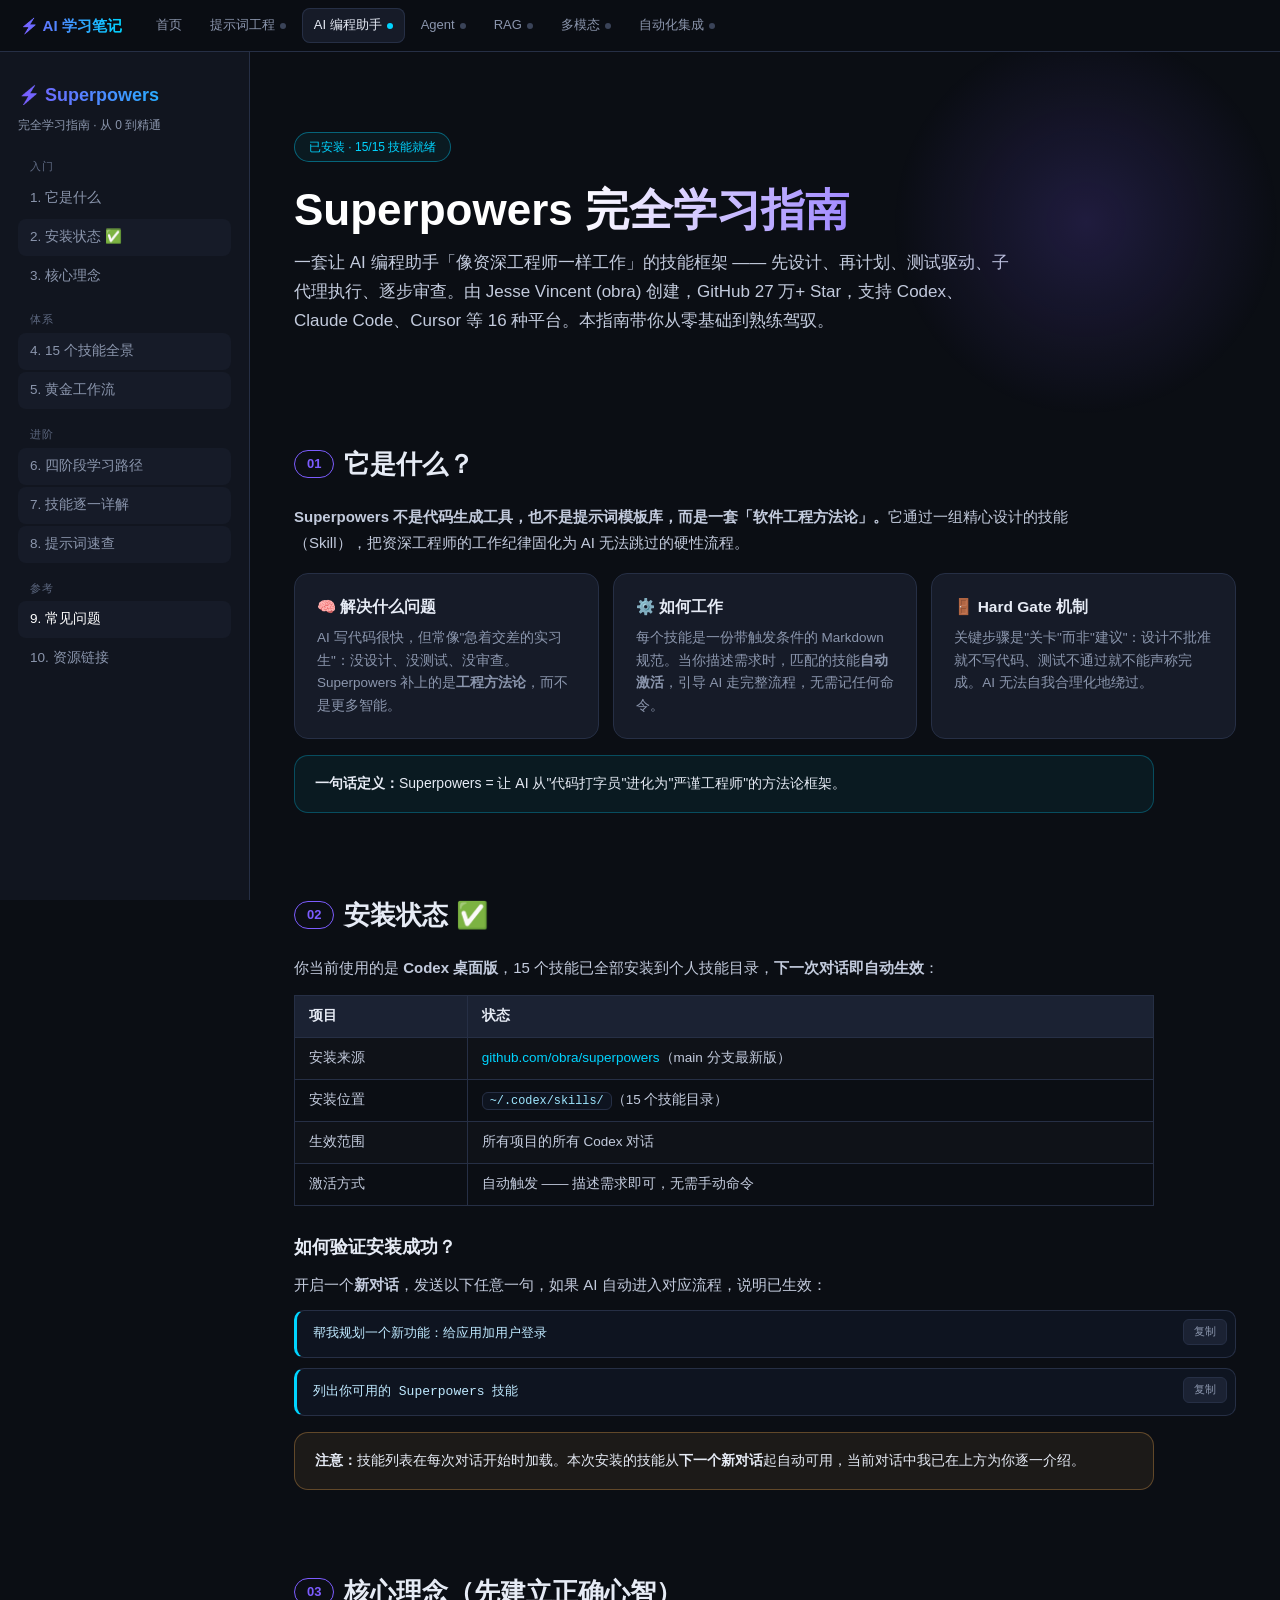
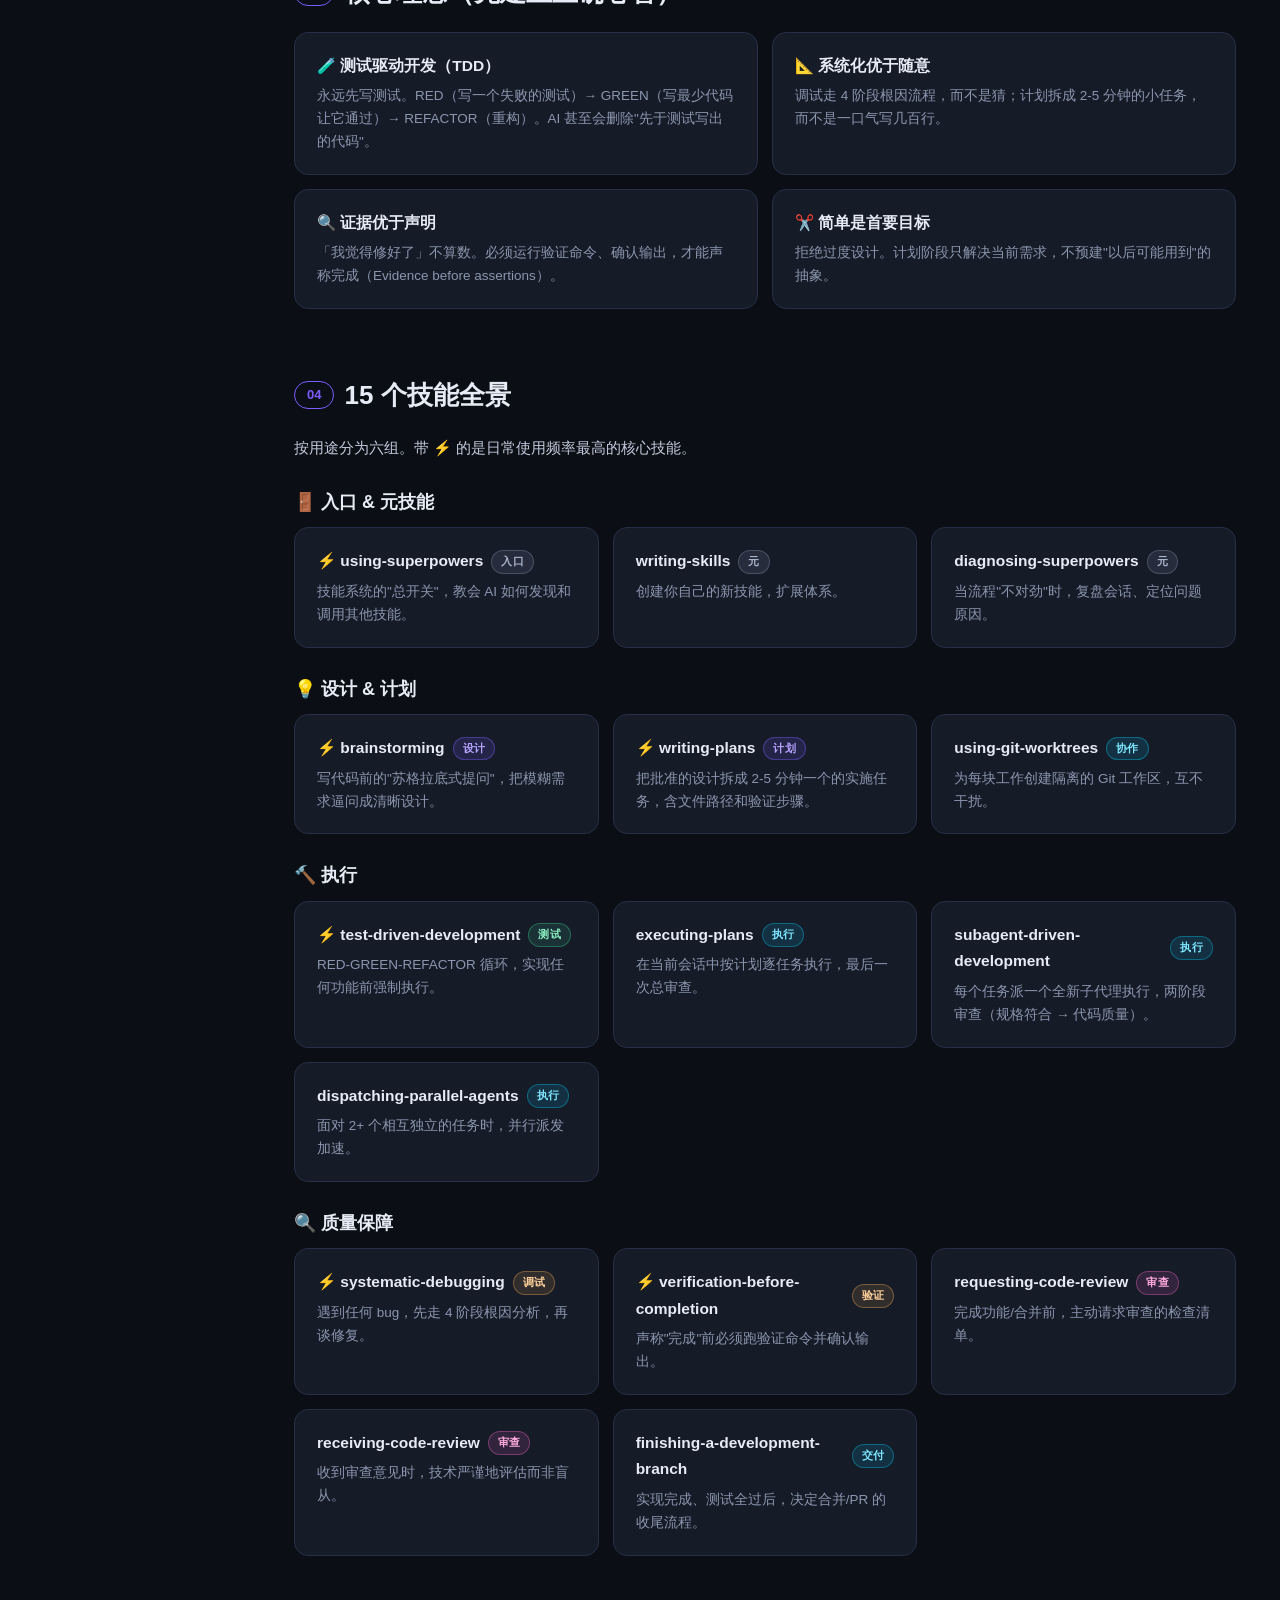
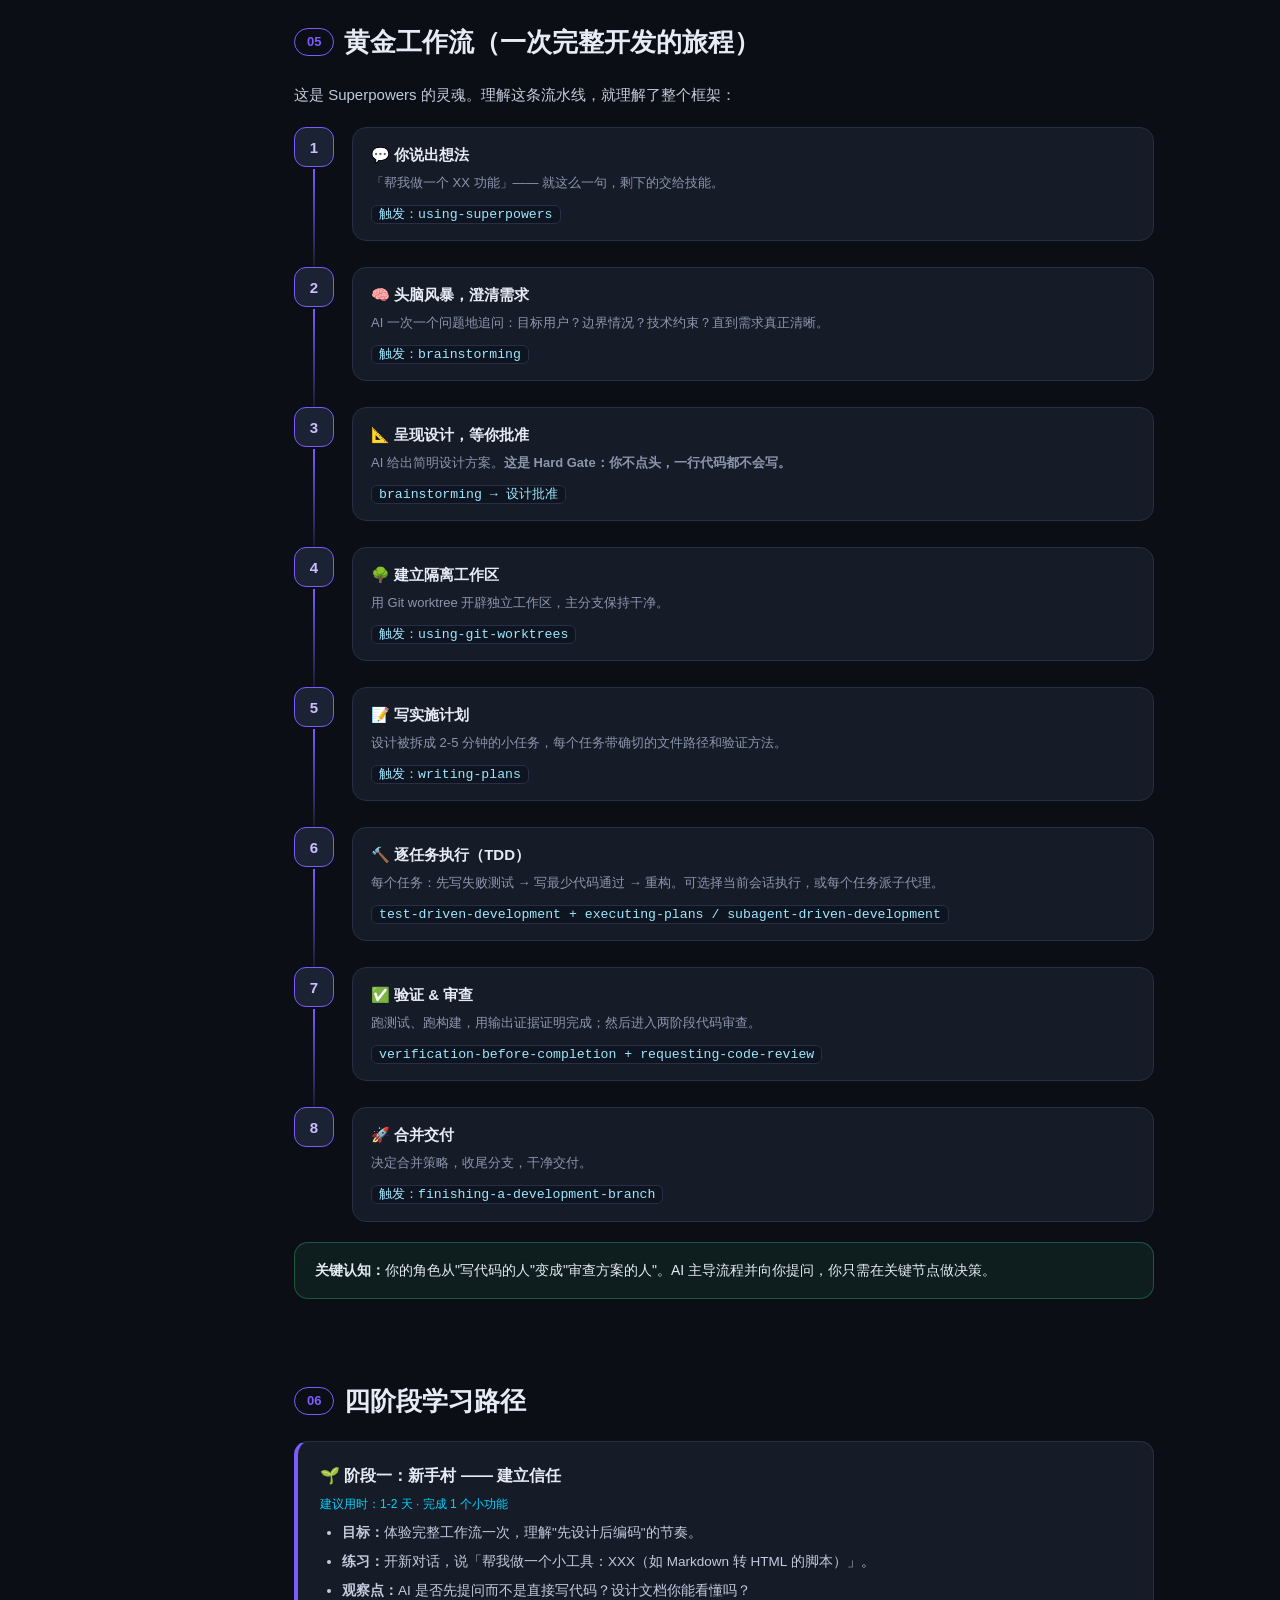
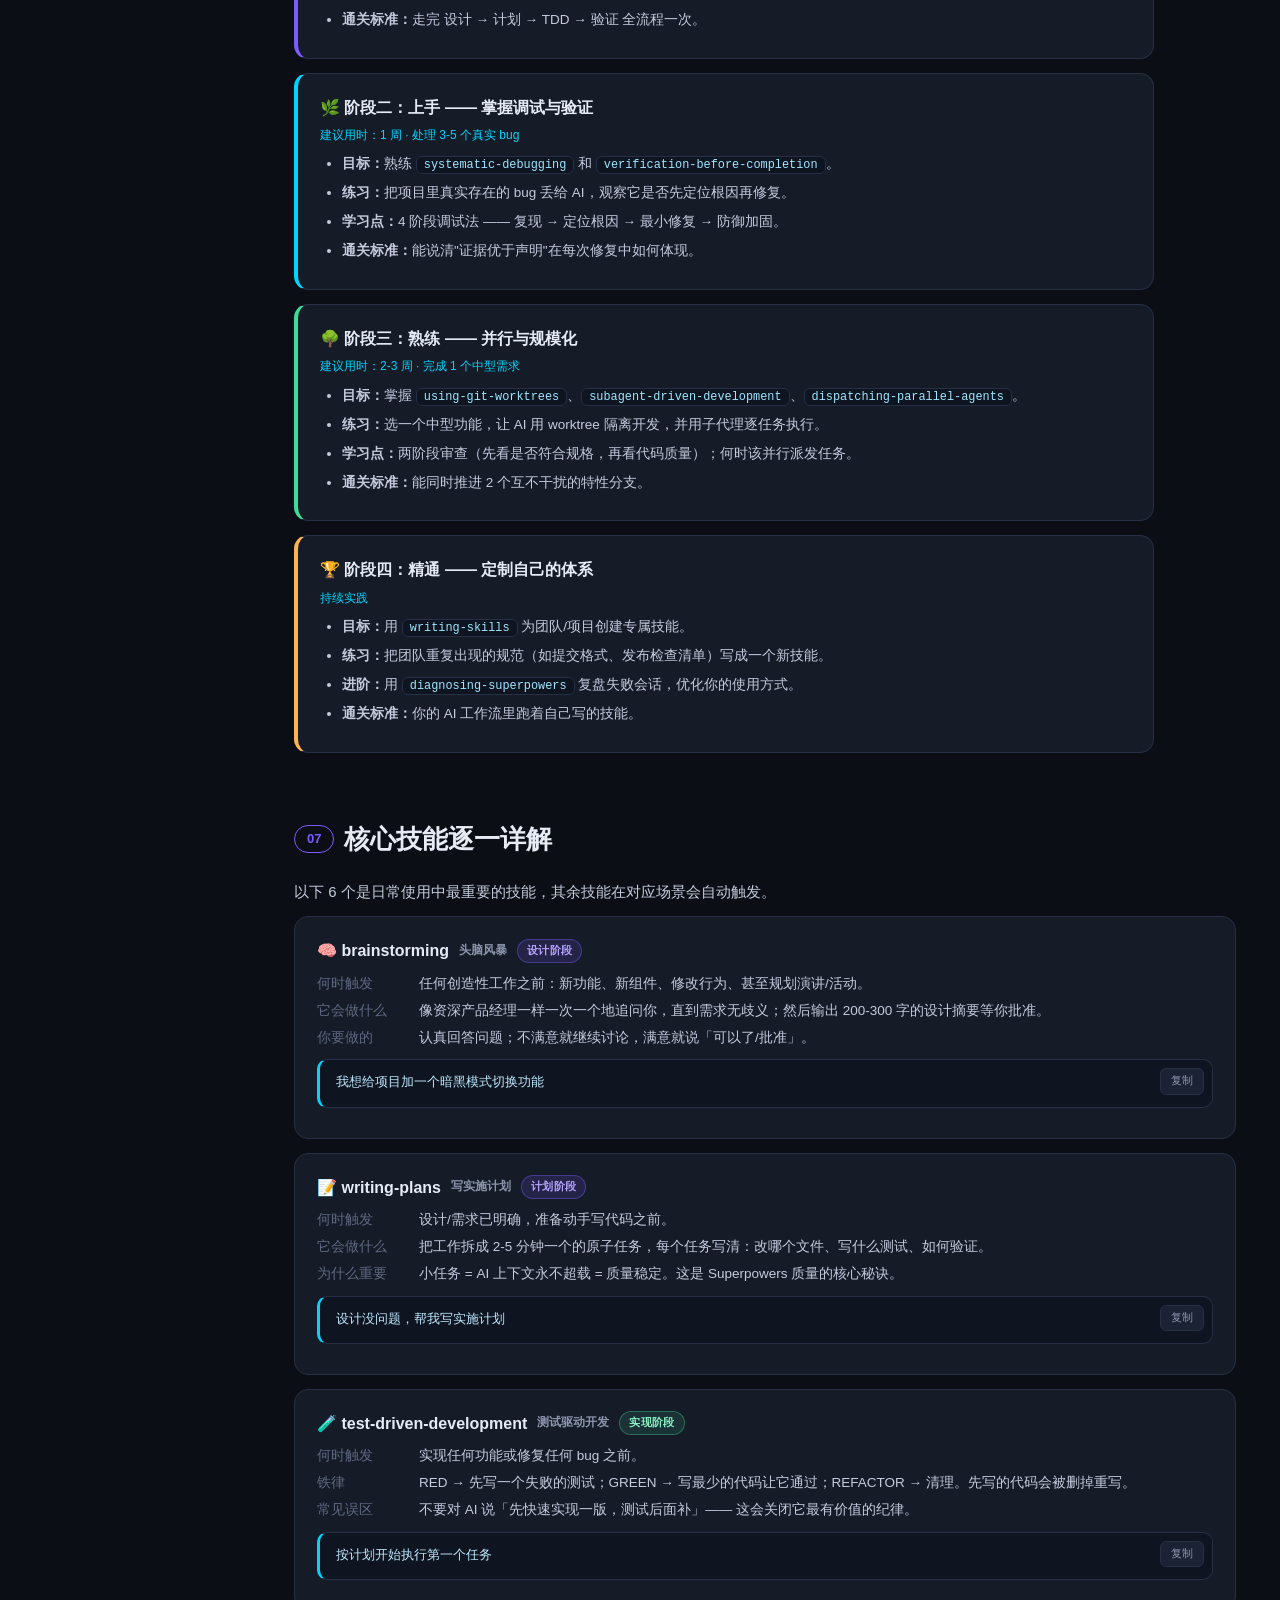
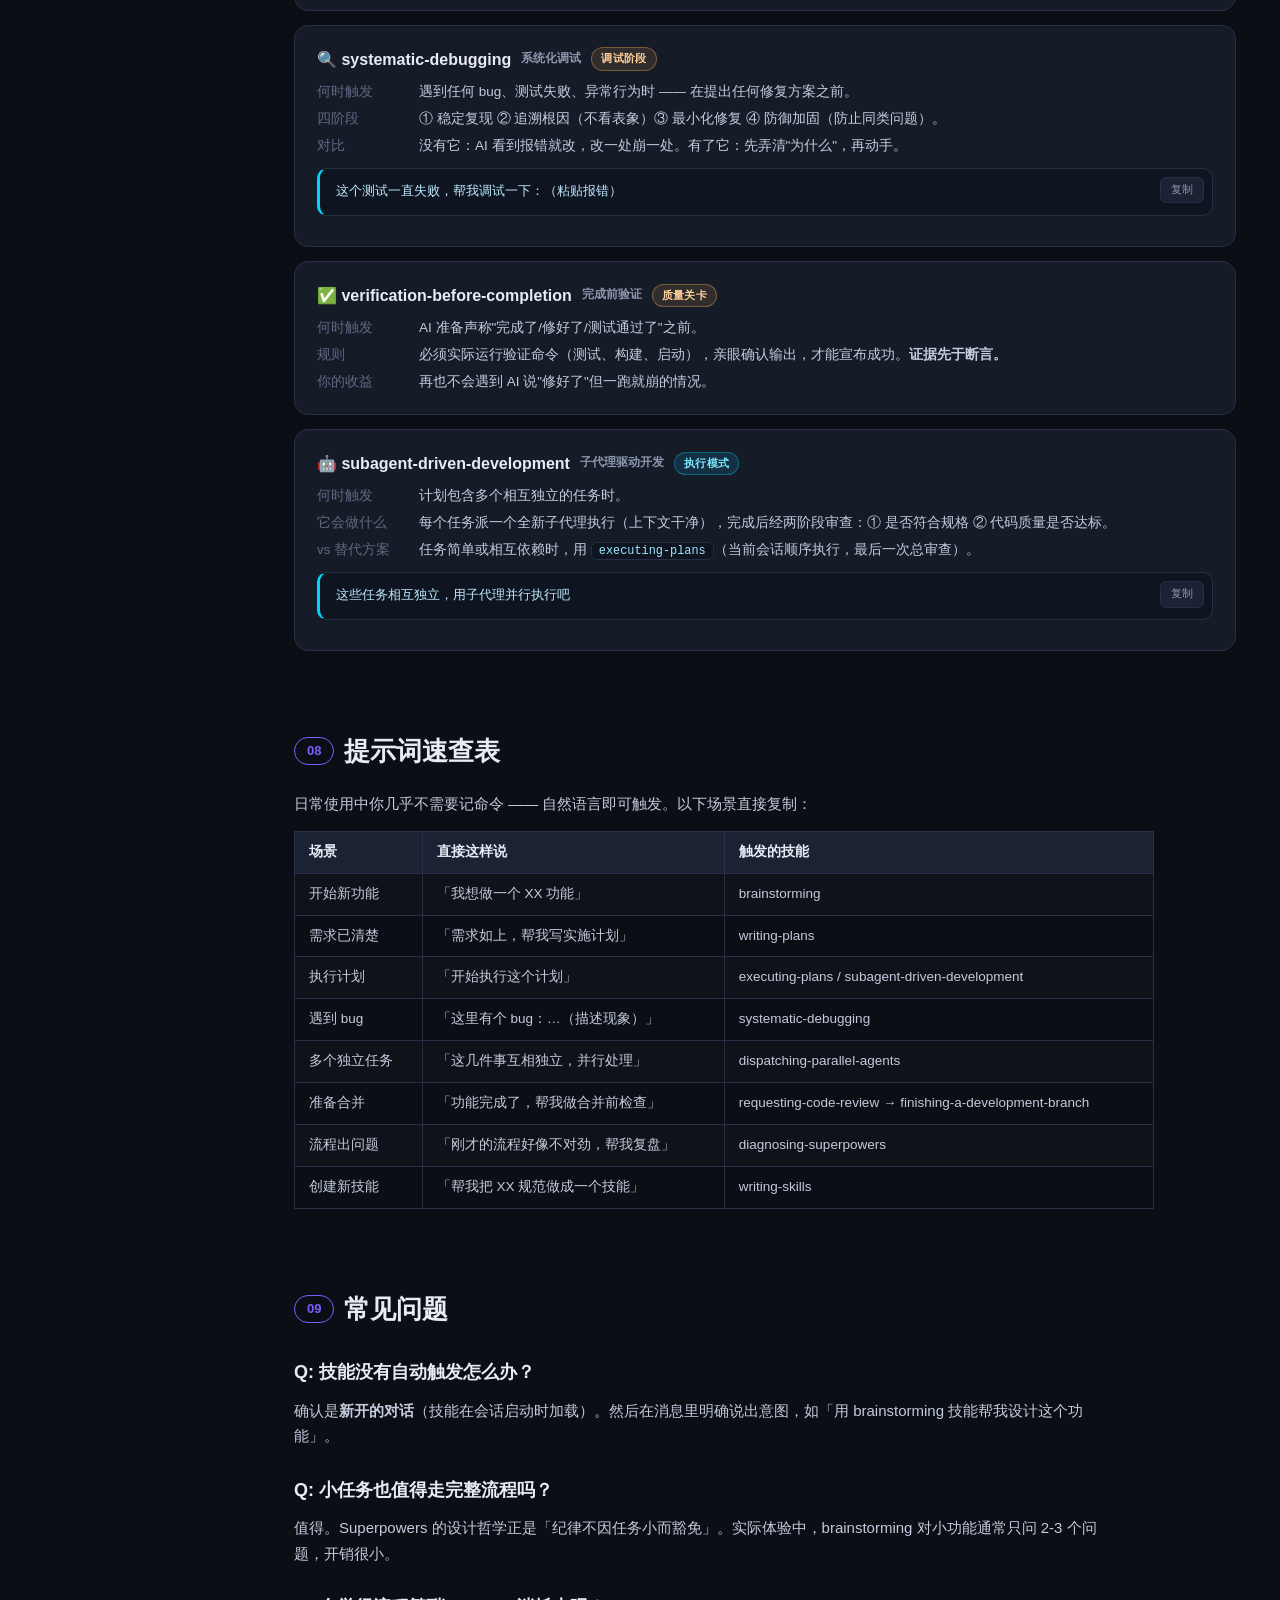
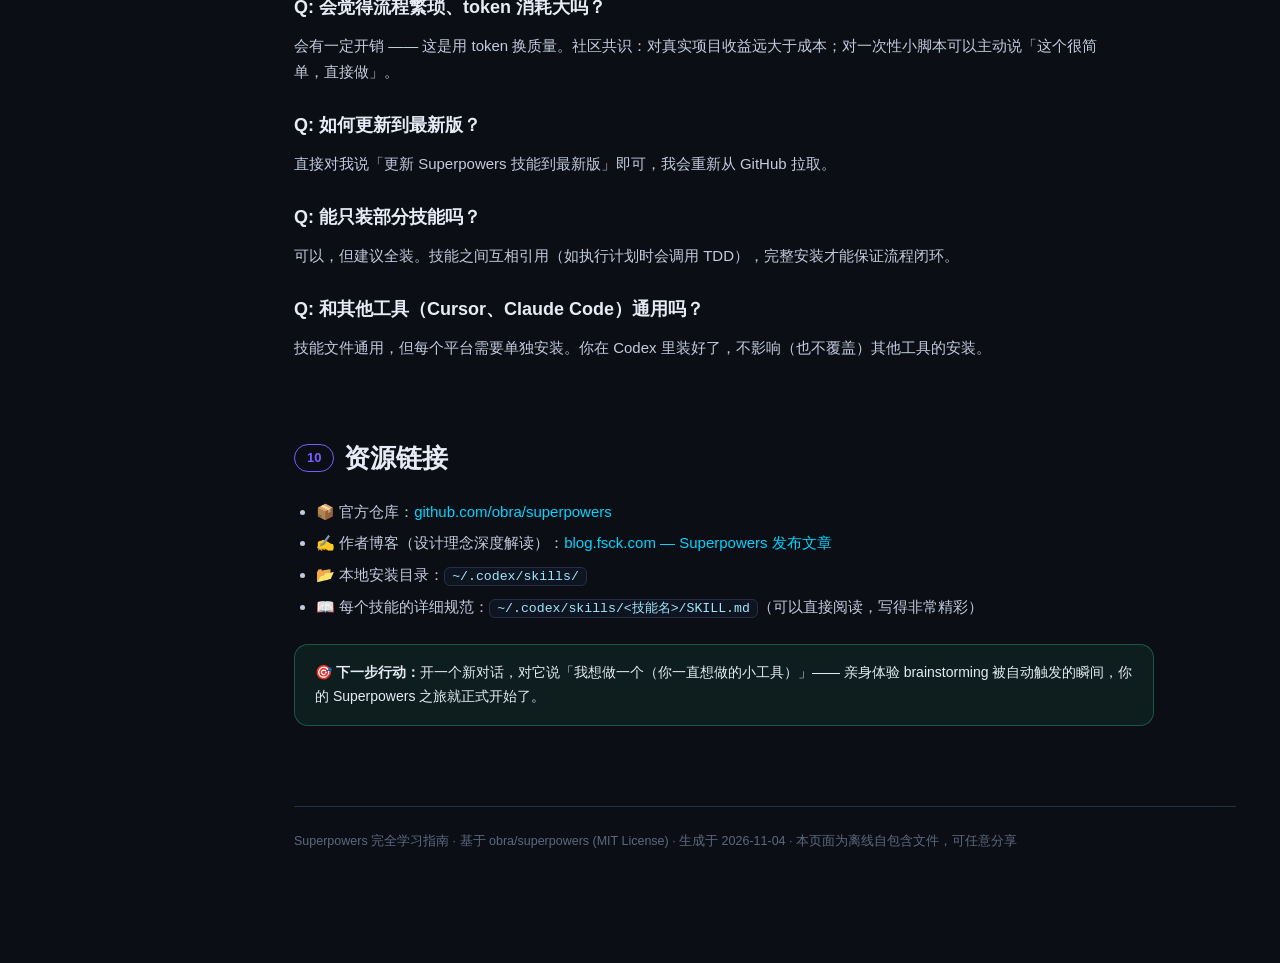
==== topics/ai-coding/superpowers/index.html @ b3526ee0 "site: move superpowers guide into topics/ai-coding, wire shared nav" ====
<!DOCTYPE html>
<html lang="zh-CN">
<head>
<meta charset="UTF-8">
<meta name="viewport" content="width=device-width, initial-scale=1.0">
<title>Superpowers 完全学习指南 · 从 0 到精通</title>
<link rel="stylesheet" href="../../../assets/site.css">
<script src="../../../assets/site.js"></script>
<style>
  :root{
    --bg:#0b0e14; --bg2:#11151f; --card:#161b28; --card2:#1b2233;
    --line:#262f45; --text:#e6ebf5; --muted:#8b96ad; --dim:#5d6880;
    --accent:#7c5cff; --accent2:#00d4ff; --green:#3ddc97; --amber:#ffb454;
    --red:#ff6b6b; --pink:#ff6bcb;
    --radius:14px;
  }
  *{margin:0;padding:0;box-sizing:border-box}
  html{scroll-behavior:smooth}
  body{background:var(--bg);color:var(--text);font-family:-apple-system,BlinkMacSystemFont,"PingFang SC","Hiragino Sans GB","Microsoft YaHei",sans-serif;line-height:1.7;font-size:15px}
  a{color:var(--accent2);text-decoration:none}
  a:hover{text-decoration:underline}
  code,kbd{font-family:"SF Mono",Menlo,Consolas,monospace;font-size:.88em;background:#0e1420;border:1px solid var(--line);border-radius:6px;padding:1px 7px;color:#9ee7ff}
  ::selection{background:rgba(124,92,255,.35)}

  /* layout */
  .layout{display:flex;max-width:1280px;margin:0 auto}
  nav{position:sticky;top:var(--site-nav-h,52px);height:calc(100vh - var(--site-nav-h, 52px));width:250px;flex-shrink:0;padding:28px 18px;border-right:1px solid var(--line);overflow-y:auto;background:var(--bg2)}
  nav .logo{font-size:18px;font-weight:800;margin-bottom:4px;background:linear-gradient(90deg,var(--accent),var(--accent2));-webkit-background-clip:text;background-clip:text;color:transparent}
  nav .sub{color:var(--muted);font-size:12px;margin-bottom:22px}
  nav a{display:block;color:var(--muted);padding:7px 12px;border-radius:8px;font-size:13.5px;margin-bottom:2px;transition:.15s}
  nav a:hover{background:var(--card);color:var(--text);text-decoration:none}
  nav a.sec{color:var(--dim);font-size:11px;letter-spacing:.12em;text-transform:uppercase;margin:16px 0 4px;padding:0 12px}
  main{flex:1;min-width:0;padding:0 44px 120px}

  section{padding-top:64px}
  h1{font-size:34px;line-height:1.25;margin-bottom:12px}
  h2{font-size:26px;margin-bottom:18px;display:flex;align-items:center;gap:10px}
  h2 .no{font-size:13px;font-weight:700;color:var(--accent);border:1px solid var(--accent);border-radius:999px;padding:2px 12px;white-space:nowrap}
  h3{font-size:18px;margin:26px 0 10px}
  p{color:#c3cbdd;margin-bottom:12px;max-width:820px}
  ul,ol{color:#c3cbdd;padding-left:22px;margin-bottom:12px}
  li{margin-bottom:6px}
  .muted{color:var(--muted)}

  /* hero */
  .hero{padding:80px 0 30px;position:relative}
  .hero .badge{display:inline-block;font-size:12px;color:var(--accent2);border:1px solid rgba(0,212,255,.4);padding:4px 14px;border-radius:999px;margin-bottom:20px;background:rgba(0,212,255,.06)}
  .hero h1{font-size:44px;background:linear-gradient(100deg,#fff 30%,var(--accent) 70%,var(--accent2));-webkit-background-clip:text;background-clip:text;color:transparent}
  .hero p{font-size:17px;max-width:720px}
  .hero .glow{position:absolute;top:-40px;right:-60px;width:420px;height:420px;background:radial-gradient(circle,rgba(124,92,255,.18),transparent 65%);pointer-events:none}

  .grid{display:grid;gap:14px}
  .g2{grid-template-columns:repeat(2,1fr)}
  .g3{grid-template-columns:repeat(3,1fr)}
  @media(max-width:900px){.g2,.g3{grid-template-columns:1fr} nav{display:none} main{padding:0 22px 100px}}

  .card{background:var(--card);border:1px solid var(--line);border-radius:var(--radius);padding:20px 22px;transition:.2s}
  .card:hover{border-color:#35415e;transform:translateY(-2px)}
  .card h4{font-size:15.5px;margin-bottom:6px;display:flex;align-items:center;gap:8px}
  .card p{font-size:13.5px;color:var(--muted);margin-bottom:0}
  .tag{font-size:10.5px;font-weight:700;padding:2px 9px;border-radius:999px;letter-spacing:.03em;white-space:nowrap}
  .t-core{background:rgba(124,92,255,.15);color:#b7a3ff;border:1px solid rgba(124,92,255,.4)}
  .t-flow{background:rgba(0,212,255,.12);color:#7fe6ff;border:1px solid rgba(0,212,255,.35)}
  .t-test{background:rgba(61,220,151,.12);color:#8bf0c4;border:1px solid rgba(61,220,151,.35)}
  .t-debug{background:rgba(255,180,84,.12);color:#ffd29b;border:1px solid rgba(255,180,84,.35)}
  .t-review{background:rgba(255,107,203,.12);color:#ffaadf;border:1px solid rgba(255,107,203,.35)}
  .t-meta{background:rgba(139,150,173,.15);color:#aab6cc;border:1px solid rgba(139,150,173,.35)}

  /* workflow stepper */
  .flow{display:flex;flex-direction:column;gap:0;margin:20px 0;max-width:860px}
  .step{display:flex;gap:18px;position:relative;padding-bottom:26px}
  .step::before{content:"";position:absolute;left:19px;top:42px;bottom:0;width:2px;background:linear-gradient(var(--accent),rgba(124,92,255,.15))}
  .step:last-child{padding-bottom:0}
  .step:last-child::before{display:none}
  .step .dot{width:40px;height:40px;flex-shrink:0;border-radius:12px;display:flex;align-items:center;justify-content:center;font-weight:800;font-size:15px;background:var(--card2);border:1px solid var(--accent);color:#cdbcff}
  .step .body{flex:1;background:var(--card);border:1px solid var(--line);border-radius:var(--radius);padding:14px 18px}
  .step .body h4{font-size:15px;margin-bottom:4px}
  .step .body p{font-size:13px;color:var(--muted);margin-bottom:6px}

  /* prompt box */
  .prompt{background:#0e1420;border:1px solid var(--line);border-left:3px solid var(--accent2);border-radius:10px;padding:12px 16px;margin:10px 0;font-family:"SF Mono",Menlo,monospace;font-size:13px;color:#bfe9ff;position:relative}
  .prompt .copy{position:absolute;top:8px;right:8px;font-size:11px;color:var(--muted);background:var(--card2);border:1px solid var(--line);border-radius:6px;padding:3px 10px;cursor:pointer;user-select:none}
  .prompt .copy:hover{color:var(--text);border-color:var(--accent)}

  table{width:100%;border-collapse:collapse;margin:14px 0;font-size:13.5px;max-width:860px}
  th,td{border:1px solid var(--line);padding:9px 14px;text-align:left}
  th{background:var(--card2);color:var(--text)}
  td{color:#c3cbdd}
  tr:nth-child(even) td{background:rgba(255,255,255,.015)}

  .callout{border-radius:var(--radius);padding:16px 20px;margin:16px 0;font-size:14px;max-width:860px}
  .c-ok{background:rgba(61,220,151,.07);border:1px solid rgba(61,220,151,.3)}
  .c-warn{background:rgba(255,180,84,.07);border:1px solid rgba(255,180,84,.3)}
  .c-info{background:rgba(0,212,255,.06);border:1px solid rgba(0,212,255,.28)}
  .callout b{color:var(--text)}

  .path{display:flex;flex-direction:column;gap:14px;max-width:860px;margin-top:16px}
  .phase{background:var(--card);border:1px solid var(--line);border-radius:var(--radius);padding:20px 22px;border-left:4px solid var(--accent)}
  .phase.p2{border-left-color:var(--accent2)}
  .phase.p3{border-left-color:var(--green)}
  .phase.p4{border-left-color:var(--amber)}
  .phase h4{font-size:16px;margin-bottom:4px}
  .phase .dur{font-size:12px;color:var(--accent2);margin-bottom:8px}
  .phase ul{font-size:13.5px;margin-bottom:0}

  .skill-detail{background:var(--card);border:1px solid var(--line);border-radius:var(--radius);padding:20px 22px;margin-bottom:14px}
  .skill-detail h4{font-size:16px;display:flex;align-items:center;gap:10px;flex-wrap:wrap;margin-bottom:8px}
  .skill-detail .en{font-family:"SF Mono",Menlo,monospace;font-size:12px;color:var(--muted)}
  .kv{display:grid;grid-template-columns:88px 1fr;gap:4px 14px;font-size:13.5px;margin-top:8px}
  .kv dt{color:var(--dim)}
  .kv dd{color:#c3cbdd}

  footer{margin-top:80px;padding-top:24px;border-top:1px solid var(--line);color:var(--dim);font-size:12.5px}
</style>
</head>
<body class="site-page">
<div class="layout">

<nav>
  <div class="logo">⚡ Superpowers</div>
  <div class="sub">完全学习指南 · 从 0 到精通</div>
  <a class="sec">入门</a>
  <a href="#what">1. 它是什么</a>
  <a href="#install">2. 安装状态 ✅</a>
  <a href="#philosophy">3. 核心理念</a>
  <a class="sec">体系</a>
  <a href="#skills-map">4. 15 个技能全景</a>
  <a href="#workflow">5. 黄金工作流</a>
  <a class="sec">进阶</a>
  <a href="#path">6. 四阶段学习路径</a>
  <a href="#skills-detail">7. 技能逐一详解</a>
  <a href="#prompts">8. 提示词速查</a>
  <a class="sec">参考</a>
  <a href="#faq">9. 常见问题</a>
  <a href="#resources">10. 资源链接</a>
</nav>

<main>

<!-- HERO -->
<div class="hero">
  <div class="glow"></div>
  <div class="badge">已安装 · 15/15 技能就绪</div>
  <h1>Superpowers 完全学习指南</h1>
  <p>一套让 AI 编程助手「像资深工程师一样工作」的技能框架 —— 先设计、再计划、测试驱动、子代理执行、逐步审查。由 Jesse Vincent (obra) 创建，GitHub 27 万+ Star，支持 Codex、Claude Code、Cursor 等 16 种平台。本指南带你从零基础到熟练驾驭。</p>
</div>

<!-- 1 WHAT -->
<section id="what">
  <h2><span class="no">01</span>它是什么？</h2>
  <p><b>Superpowers 不是代码生成工具，也不是提示词模板库，而是一套「软件工程方法论」。</b>它通过一组精心设计的技能（Skill），把资深工程师的工作纪律固化为 AI 无法跳过的硬性流程。</p>
  <div class="grid g3" style="margin-top:18px">
    <div class="card"><h4>🧠 解决什么问题</h4><p>AI 写代码很快，但常像"急着交差的实习生"：没设计、没测试、没审查。Superpowers 补上的是<b>工程方法论</b>，而不是更多智能。</p></div>
    <div class="card"><h4>⚙️ 如何工作</h4><p>每个技能是一份带触发条件的 Markdown 规范。当你描述需求时，匹配的技能<b>自动激活</b>，引导 AI 走完整流程，无需记任何命令。</p></div>
    <div class="card"><h4>🚪 Hard Gate 机制</h4><p>关键步骤是"关卡"而非"建议"：设计不批准就不写代码、测试不通过就不能声称完成。AI 无法自我合理化地绕过。</p></div>
  </div>
  <div class="callout c-info"><b>一句话定义：</b>Superpowers = 让 AI 从"代码打字员"进化为"严谨工程师"的方法论框架。</div>
</section>

<!-- 2 INSTALL -->
<section id="install">
  <h2><span class="no">02</span>安装状态 ✅</h2>
  <p>你当前使用的是 <b>Codex 桌面版</b>，15 个技能已全部安装到个人技能目录，<b>下一次对话即自动生效</b>：</p>
  <table>
    <tr><th>项目</th><th>状态</th></tr>
    <tr><td>安装来源</td><td><a href="https://github.com/obra/superpowers">github.com/obra/superpowers</a>（main 分支最新版）</td></tr>
    <tr><td>安装位置</td><td><code>~/.codex/skills/</code>（15 个技能目录）</td></tr>
    <tr><td>生效范围</td><td>所有项目的所有 Codex 对话</td></tr>
    <tr><td>激活方式</td><td>自动触发 —— 描述需求即可，无需手动命令</td></tr>
  </table>
  <h3>如何验证安装成功？</h3>
  <p>开启一个<b>新对话</b>，发送以下任意一句，如果 AI 自动进入对应流程，说明已生效：</p>
  <div class="prompt">帮我规划一个新功能：给应用加用户登录<span class="copy">复制</span></div>
  <div class="prompt">列出你可用的 Superpowers 技能<span class="copy">复制</span></div>
  <div class="callout c-warn"><b>注意：</b>技能列表在每次对话开始时加载。本次安装的技能从<b>下一个新对话</b>起自动可用，当前对话中我已在上方为你逐一介绍。</div>
</section>

<!-- 3 PHILOSOPHY -->
<section id="philosophy">
  <h2><span class="no">03</span>核心理念（先建立正确心智）</h2>
  <div class="grid g2" style="margin-top:6px">
    <div class="card"><h4>🧪 测试驱动开发（TDD）</h4><p>永远先写测试。RED（写一个失败的测试）→ GREEN（写最少代码让它通过）→ REFACTOR（重构）。AI 甚至会删除"先于测试写出的代码"。</p></div>
    <div class="card"><h4>📐 系统化优于随意</h4><p>调试走 4 阶段根因流程，而不是猜；计划拆成 2-5 分钟的小任务，而不是一口气写几百行。</p></div>
    <div class="card"><h4>🔍 证据优于声明</h4><p>「我觉得修好了」不算数。必须运行验证命令、确认输出，才能声称完成（Evidence before assertions）。</p></div>
    <div class="card"><h4>✂️ 简单是首要目标</h4><p>拒绝过度设计。计划阶段只解决当前需求，不预建"以后可能用到"的抽象。</p></div>
  </div>
</section>

<!-- 4 SKILLS MAP -->
<section id="skills-map">
  <h2><span class="no">04</span>15 个技能全景</h2>
  <p>按用途分为六组。带 ⚡ 的是日常使用频率最高的核心技能。</p>

  <h3>🚪 入口 & 元技能</h3>
  <div class="grid g3">
    <div class="card"><h4>⚡ using-superpowers <span class="tag t-meta">入口</span></h4><p>技能系统的"总开关"，教会 AI 如何发现和调用其他技能。</p></div>
    <div class="card"><h4>writing-skills <span class="t-meta tag">元</span></h4><p>创建你自己的新技能，扩展体系。</p></div>
    <div class="card"><h4>diagnosing-superpowers <span class="tag t-meta">元</span></h4><p>当流程"不对劲"时，复盘会话、定位问题原因。</p></div>
  </div>

  <h3>💡 设计 & 计划</h3>
  <div class="grid g3">
    <div class="card"><h4>⚡ brainstorming <span class="tag t-core">设计</span></h4><p>写代码前的"苏格拉底式提问"，把模糊需求逼问成清晰设计。</p></div>
    <div class="card"><h4>⚡ writing-plans <span class="tag t-core">计划</span></h4><p>把批准的设计拆成 2-5 分钟一个的实施任务，含文件路径和验证步骤。</p></div>
    <div class="card"><h4>using-git-worktrees <span class="tag t-flow">协作</span></h4><p>为每块工作创建隔离的 Git 工作区，互不干扰。</p></div>
  </div>

  <h3>🔨 执行</h3>
  <div class="grid g3">
    <div class="card"><h4>⚡ test-driven-development <span class="tag t-test">测试</span></h4><p>RED-GREEN-REFACTOR 循环，实现任何功能前强制执行。</p></div>
    <div class="card"><h4>executing-plans <span class="tag t-flow">执行</span></h4><p>在当前会话中按计划逐任务执行，最后一次总审查。</p></div>
    <div class="card"><h4>subagent-driven-development <span class="tag t-flow">执行</span></h4><p>每个任务派一个全新子代理执行，两阶段审查（规格符合 → 代码质量）。</p></div>
    <div class="card"><h4>dispatching-parallel-agents <span class="tag t-flow">执行</span></h4><p>面对 2+ 个相互独立的任务时，并行派发加速。</p></div>
  </div>

  <h3>🔍 质量保障</h3>
  <div class="grid g3">
    <div class="card"><h4>⚡ systematic-debugging <span class="tag t-debug">调试</span></h4><p>遇到任何 bug，先走 4 阶段根因分析，再谈修复。</p></div>
    <div class="card"><h4>⚡ verification-before-completion <span class="tag t-debug">验证</span></h4><p>声称"完成"前必须跑验证命令并确认输出。</p></div>
    <div class="card"><h4>requesting-code-review <span class="tag t-review">审查</span></h4><p>完成功能/合并前，主动请求审查的检查清单。</p></div>
    <div class="card"><h4>receiving-code-review <span class="tag t-review">审查</span></h4><p>收到审查意见时，技术严谨地评估而非盲从。</p></div>
    <div class="card"><h4>finishing-a-development-branch <span class="tag t-flow">交付</span></h4><p>实现完成、测试全过后，决定合并/PR 的收尾流程。</p></div>
  </div>
</section>

<!-- 5 WORKFLOW -->
<section id="workflow">
  <h2><span class="no">05</span>黄金工作流（一次完整开发的旅程）</h2>
  <p>这是 Superpowers 的灵魂。理解这条流水线，就理解了整个框架：</p>
  <div class="flow">
    <div class="step"><div class="dot">1</div><div class="body"><h4>💬 你说出想法</h4><p>「帮我做一个 XX 功能」—— 就这么一句，剩下的交给技能。</p><code>触发：using-superpowers</code></div></div>
    <div class="step"><div class="dot">2</div><div class="body"><h4>🧠 头脑风暴，澄清需求</h4><p>AI 一次一个问题地追问：目标用户？边界情况？技术约束？直到需求真正清晰。</p><code>触发：brainstorming</code></div></div>
    <div class="step"><div class="dot">3</div><div class="body"><h4>📐 呈现设计，等你批准</h4><p>AI 给出简明设计方案。<b>这是 Hard Gate：你不点头，一行代码都不会写。</b></p><code>brainstorming → 设计批准</code></div></div>
    <div class="step"><div class="dot">4</div><div class="body"><h4>🌳 建立隔离工作区</h4><p>用 Git worktree 开辟独立工作区，主分支保持干净。</p><code>触发：using-git-worktrees</code></div></div>
    <div class="step"><div class="dot">5</div><div class="body"><h4>📝 写实施计划</h4><p>设计被拆成 2-5 分钟的小任务，每个任务带确切的文件路径和验证方法。</p><code>触发：writing-plans</code></div></div>
    <div class="step"><div class="dot">6</div><div class="body"><h4>🔨 逐任务执行（TDD）</h4><p>每个任务：先写失败测试 → 写最少代码通过 → 重构。可选择当前会话执行，或每个任务派子代理。</p><code>test-driven-development + executing-plans / subagent-driven-development</code></div></div>
    <div class="step"><div class="dot">7</div><div class="body"><h4>✅ 验证 & 审查</h4><p>跑测试、跑构建，用输出证据证明完成；然后进入两阶段代码审查。</p><code>verification-before-completion + requesting-code-review</code></div></div>
    <div class="step"><div class="dot">8</div><div class="body"><h4>🚀 合并交付</h4><p>决定合并策略，收尾分支，干净交付。</p><code>触发：finishing-a-development-branch</code></div></div>
  </div>
  <div class="callout c-ok"><b>关键认知：</b>你的角色从"写代码的人"变成"审查方案的人"。AI 主导流程并向你提问，你只需在关键节点做决策。</div>
</section>

<!-- 6 LEARNING PATH -->
<section id="path">
  <h2><span class="no">06</span>四阶段学习路径</h2>
  <div class="path">
    <div class="phase">
      <h4>🌱 阶段一：新手村 —— 建立信任</h4>
      <div class="dur">建议用时：1-2 天 · 完成 1 个小功能</div>
      <ul>
        <li><b>目标：</b>体验完整工作流一次，理解"先设计后编码"的节奏。</li>
        <li><b>练习：</b>开新对话，说「帮我做一个小工具：XXX（如 Markdown 转 HTML 的脚本）」。</li>
        <li><b>观察点：</b>AI 是否先提问而不是直接写代码？设计文档你能看懂吗？</li>
        <li><b>通关标准：</b>走完 设计 → 计划 → TDD → 验证 全流程一次。</li>
      </ul>
    </div>
    <div class="phase p2">
      <h4>🌿 阶段二：上手 —— 掌握调试与验证</h4>
      <div class="dur">建议用时：1 周 · 处理 3-5 个真实 bug</div>
      <ul>
        <li><b>目标：</b>熟练 <code>systematic-debugging</code> 和 <code>verification-before-completion</code>。</li>
        <li><b>练习：</b>把项目里真实存在的 bug 丢给 AI，观察它是否先定位根因再修复。</li>
        <li><b>学习点：</b>4 阶段调试法 —— 复现 → 定位根因 → 最小修复 → 防御加固。</li>
        <li><b>通关标准：</b>能说清"证据优于声明"在每次修复中如何体现。</li>
      </ul>
    </div>
    <div class="phase p3">
      <h4>🌳 阶段三：熟练 —— 并行与规模化</h4>
      <div class="dur">建议用时：2-3 周 · 完成 1 个中型需求</div>
      <ul>
        <li><b>目标：</b>掌握 <code>using-git-worktrees</code>、<code>subagent-driven-development</code>、<code>dispatching-parallel-agents</code>。</li>
        <li><b>练习：</b>选一个中型功能，让 AI 用 worktree 隔离开发，并用子代理逐任务执行。</li>
        <li><b>学习点：</b>两阶段审查（先看是否符合规格，再看代码质量）；何时该并行派发任务。</li>
        <li><b>通关标准：</b>能同时推进 2 个互不干扰的特性分支。</li>
      </ul>
    </div>
    <div class="phase p4">
      <h4>🏆 阶段四：精通 —— 定制自己的体系</h4>
      <div class="dur">持续实践</div>
      <ul>
        <li><b>目标：</b>用 <code>writing-skills</code> 为团队/项目创建专属技能。</li>
        <li><b>练习：</b>把团队重复出现的规范（如提交格式、发布检查清单）写成一个新技能。</li>
        <li><b>进阶：</b>用 <code>diagnosing-superpowers</code> 复盘失败会话，优化你的使用方式。</li>
        <li><b>通关标准：</b>你的 AI 工作流里跑着自己写的技能。</li>
      </ul>
    </div>
  </div>
</section>

<!-- 7 SKILL DETAILS -->
<section id="skills-detail">
  <h2><span class="no">07</span>核心技能逐一详解</h2>
  <p>以下 6 个是日常使用中最重要的技能，其余技能在对应场景会自动触发。</p>

  <div class="skill-detail">
    <h4>🧠 brainstorming <span class="en">头脑风暴</span><span class="tag t-core">设计阶段</span></h4>
    <div class="kv">
      <dt>何时触发</dt><dd>任何创造性工作之前：新功能、新组件、修改行为、甚至规划演讲/活动。</dd>
      <dt>它会做什么</dt><dd>像资深产品经理一样一次一个地追问你，直到需求无歧义；然后输出 200-300 字的设计摘要等你批准。</dd>
      <dt>你要做的</dt><dd>认真回答问题；不满意就继续讨论，满意就说「可以了/批准」。</dd>
    </div>
    <div class="prompt">我想给项目加一个暗黑模式切换功能<span class="copy">复制</span></div>
  </div>

  <div class="skill-detail">
    <h4>📝 writing-plans <span class="en">写实施计划</span><span class="tag t-core">计划阶段</span></h4>
    <div class="kv">
      <dt>何时触发</dt><dd>设计/需求已明确，准备动手写代码之前。</dd>
      <dt>它会做什么</dt><dd>把工作拆成 2-5 分钟一个的原子任务，每个任务写清：改哪个文件、写什么测试、如何验证。</dd>
      <dt>为什么重要</dt><dd>小任务 = AI 上下文永不超载 = 质量稳定。这是 Superpowers 质量的核心秘诀。</dd>
    </div>
    <div class="prompt">设计没问题，帮我写实施计划<span class="copy">复制</span></div>
  </div>

  <div class="skill-detail">
    <h4>🧪 test-driven-development <span class="en">测试驱动开发</span><span class="tag t-test">实现阶段</span></h4>
    <div class="kv">
      <dt>何时触发</dt><dd>实现任何功能或修复任何 bug 之前。</dd>
      <dt>铁律</dt><dd>RED → 先写一个失败的测试；GREEN → 写最少的代码让它通过；REFACTOR → 清理。先写的代码会被删掉重写。</dd>
      <dt>常见误区</dt><dd>不要对 AI 说「先快速实现一版，测试后面补」—— 这会关闭它最有价值的纪律。</dd>
    </div>
    <div class="prompt">按计划开始执行第一个任务<span class="copy">复制</span></div>
  </div>

  <div class="skill-detail">
    <h4>🔍 systematic-debugging <span class="en">系统化调试</span><span class="tag t-debug">调试阶段</span></h4>
    <div class="kv">
      <dt>何时触发</dt><dd>遇到任何 bug、测试失败、异常行为时 —— 在提出任何修复方案之前。</dd>
      <dt>四阶段</dt><dd>① 稳定复现 ② 追溯根因（不看表象）③ 最小化修复 ④ 防御加固（防止同类问题）。</dd>
      <dt>对比</dt><dd>没有它：AI 看到报错就改，改一处崩一处。有了它：先弄清"为什么"，再动手。</dd>
    </div>
    <div class="prompt">这个测试一直失败，帮我调试一下：（粘贴报错）<span class="copy">复制</span></div>
  </div>

  <div class="skill-detail">
    <h4>✅ verification-before-completion <span class="en">完成前验证</span><span class="tag t-debug">质量关卡</span></h4>
    <div class="kv">
      <dt>何时触发</dt><dd>AI 准备声称"完成了/修好了/测试通过了"之前。</dd>
      <dt>规则</dt><dd>必须实际运行验证命令（测试、构建、启动），亲眼确认输出，才能宣布成功。<b>证据先于断言。</b></dd>
      <dt>你的收益</dt><dd>再也不会遇到 AI 说"修好了"但一跑就崩的情况。</dd>
    </div>
  </div>

  <div class="skill-detail">
    <h4>🤖 subagent-driven-development <span class="en">子代理驱动开发</span><span class="tag t-flow">执行模式</span></h4>
    <div class="kv">
      <dt>何时触发</dt><dd>计划包含多个相互独立的任务时。</dd>
      <dt>它会做什么</dt><dd>每个任务派一个全新子代理执行（上下文干净），完成后经两阶段审查：① 是否符合规格 ② 代码质量是否达标。</dd>
      <dt>vs 替代方案</dt><dd>任务简单或相互依赖时，用 <code>executing-plans</code>（当前会话顺序执行，最后一次总审查）。</dd>
    </div>
    <div class="prompt">这些任务相互独立，用子代理并行执行吧<span class="copy">复制</span></div>
  </div>
</section>

<!-- 8 PROMPTS -->
<section id="prompts">
  <h2><span class="no">08</span>提示词速查表</h2>
  <p>日常使用中你几乎不需要记命令 —— 自然语言即可触发。以下场景直接复制：</p>
  <table>
    <tr><th>场景</th><th>直接这样说</th><th>触发的技能</th></tr>
    <tr><td>开始新功能</td><td>「我想做一个 XX 功能」</td><td>brainstorming</td></tr>
    <tr><td>需求已清楚</td><td>「需求如上，帮我写实施计划」</td><td>writing-plans</td></tr>
    <tr><td>执行计划</td><td>「开始执行这个计划」</td><td>executing-plans / subagent-driven-development</td></tr>
    <tr><td>遇到 bug</td><td>「这里有个 bug：…（描述现象）」</td><td>systematic-debugging</td></tr>
    <tr><td>多个独立任务</td><td>「这几件事互相独立，并行处理」</td><td>dispatching-parallel-agents</td></tr>
    <tr><td>准备合并</td><td>「功能完成了，帮我做合并前检查」</td><td>requesting-code-review → finishing-a-development-branch</td></tr>
    <tr><td>流程出问题</td><td>「刚才的流程好像不对劲，帮我复盘」</td><td>diagnosing-superpowers</td></tr>
    <tr><td>创建新技能</td><td>「帮我把 XX 规范做成一个技能」</td><td>writing-skills</td></tr>
  </table>
</section>

<!-- 9 FAQ -->
<section id="faq">
  <h2><span class="no">09</span>常见问题</h2>
  <h3>Q: 技能没有自动触发怎么办？</h3>
  <p>确认是<b>新开的对话</b>（技能在会话启动时加载）。然后在消息里明确说出意图，如「用 brainstorming 技能帮我设计这个功能」。</p>
  <h3>Q: 小任务也值得走完整流程吗？</h3>
  <p>值得。Superpowers 的设计哲学正是「纪律不因任务小而豁免」。实际体验中，brainstorming 对小功能通常只问 2-3 个问题，开销很小。</p>
  <h3>Q: 会觉得流程繁琐、token 消耗大吗？</h3>
  <p>会有一定开销 —— 这是用 token 换质量。社区共识：对真实项目收益远大于成本；对一次性小脚本可以主动说「这个很简单，直接做」。</p>
  <h3>Q: 如何更新到最新版？</h3>
  <p>直接对我说「更新 Superpowers 技能到最新版」即可，我会重新从 GitHub 拉取。</p>
  <h3>Q: 能只装部分技能吗？</h3>
  <p>可以，但建议全装。技能之间互相引用（如执行计划时会调用 TDD），完整安装才能保证流程闭环。</p>
  <h3>Q: 和其他工具（Cursor、Claude Code）通用吗？</h3>
  <p>技能文件通用，但每个平台需要单独安装。你在 Codex 里装好了，不影响（也不覆盖）其他工具的安装。</p>
</section>

<!-- 10 RESOURCES -->
<section id="resources">
  <h2><span class="no">10</span>资源链接</h2>
  <ul>
    <li>📦 官方仓库：<a href="https://github.com/obra/superpowers">github.com/obra/superpowers</a></li>
    <li>✍️ 作者博客（设计理念深度解读）：<a href="https://blog.fsck.com/2025/10/09/superpowers/">blog.fsck.com — Superpowers 发布文章</a></li>
    <li>📂 本地安装目录：<code>~/.codex/skills/</code></li>
    <li>📖 每个技能的详细规范：<code>~/.codex/skills/&lt;技能名&gt;/SKILL.md</code>（可以直接阅读，写得非常精彩）</li>
  </ul>
  <div class="callout c-ok" style="margin-top:24px"><b>🎯 下一步行动：</b>开一个新对话，对它说「我想做一个（你一直想做的小工具）」—— 亲身体验 brainstorming 被自动触发的瞬间，你的 Superpowers 之旅就正式开始了。</div>
</section>

<footer>
  Superpowers 完全学习指南 · 基于 obra/superpowers (MIT License) · 生成于 2026-11-04 · 本页面为离线自包含文件，可任意分享
</footer>

</main>
</div>

<script>
  // 复制按钮
  document.querySelectorAll('.prompt .copy').forEach(btn=>{
    btn.addEventListener('click',()=>{
      const text = btn.parentElement.childNodes[0].textContent.trim();
      navigator.clipboard.writeText(text).then(()=>{
        btn.textContent='已复制 ✓';
        setTimeout(()=>btn.textContent='复制',1500);
      });
    });
  });
  // 导航高亮
  const links=[...document.querySelectorAll('nav a[href^="#"]')];
  const secs=links.map(a=>document.querySelector(a.getAttribute('href')));
  const obs=new IntersectionObserver(es=>{
    es.forEach(e=>{ if(e.isIntersecting){
      links.forEach(a=>a.style.color='');
      const i=secs.indexOf(e.target);
      if(i>=0){links[i].style.color='#fff';links[i].style.background='var(--card)';}
      else{links.forEach(a=>a.style.background='');}
    }});
  },{rootMargin:'-20% 0px -70% 0px'});
  secs.forEach(s=>s&&obs.observe(s));
</script>
</body>
</html>
---- assets/site.css ----
/* ===== ai_use 全站共享样式 =====
 * 深色主题。页面通过 <link> 引用本文件，并给 body 加 class="site-page"。
 */

:root {
  --site-bg: #0b0e14;
  --site-card: #161b28;
  --site-line: #262f45;
  --site-text: #e6ebf5;
  --site-muted: #8b96ad;
  --site-accent: #7c5cff;
  --site-accent2: #00d4ff;
  --site-green: #3ddc97;
  --site-nav-h: 52px;
}

/* 吸顶导航 */
.site-nav {
  position: fixed;
  top: 0;
  left: 0;
  right: 0;
  height: var(--site-nav-h);
  display: flex;
  align-items: center;
  gap: 4px;
  padding: 0 20px;
  background: rgba(11, 14, 20, 0.92);
  backdrop-filter: blur(10px);
  border-bottom: 1px solid var(--site-line);
  z-index: 1000;
  font-family: -apple-system, BlinkMacSystemFont, "PingFang SC",
    "Hiragino Sans GB", "Microsoft YaHei", sans-serif;
}

.site-nav .brand {
  font-weight: 800;
  font-size: 15px;
  margin-right: 18px;
  white-space: nowrap;
  background: linear-gradient(90deg, var(--site-accent), var(--site-accent2));
  -webkit-background-clip: text;
  background-clip: text;
  color: transparent;
  text-decoration: none;
}

.site-nav .item {
  position: relative;
  height: 100%;
  display: flex;
  align-items: center;
}

.site-nav .item > a {
  color: var(--site-muted);
  font-size: 13px;
  padding: 6px 12px;
  border-radius: 8px;
  text-decoration: none;
  white-space: nowrap;
  transition: 0.15s;
}

.site-nav .item > a:hover {
  color: var(--site-text);
  background: var(--site-card);
}

.site-nav .item.current > a {
  color: var(--site-text);
  background: var(--site-card);
  box-shadow: inset 0 0 0 1px var(--site-line);
}

/* 阶段状态点 */
.site-nav .dot {
  display: inline-block;
  width: 6px;
  height: 6px;
  border-radius: 50%;
  margin-left: 5px;
  vertical-align: middle;
  background: #3a4358;
}
.site-nav .dot.doing { background: var(--site-accent2); }
.site-nav .dot.done { background: var(--site-green); }

/* 下拉菜单 */
.site-nav .menu {
  display: none;
  position: absolute;
  top: 100%;
  left: 0;
  min-width: 200px;
  background: var(--site-card);
  border: 1px solid var(--site-line);
  border-radius: 10px;
  padding: 6px;
  box-shadow: 0 12px 32px rgba(0, 0, 0, 0.5);
}

.site-nav .item:hover .menu,
.site-nav .item:focus-within .menu {
  display: block;
}

.site-nav .menu a {
  display: block;
  color: #c3cbdd;
  font-size: 13px;
  padding: 8px 12px;
  border-radius: 7px;
  text-decoration: none;
}

.site-nav .menu a:hover {
  background: var(--site-bg);
  color: var(--site-text);
}

.site-nav .menu .empty {
  color: #5d6880;
  font-size: 12px;
  padding: 8px 12px;
}

/* 使用共享导航的页面：为吸顶栏让出空间 */
body.site-page {
  padding-top: var(--site-nav-h);
}

@media (max-width: 900px) {
  .site-nav { overflow-x: auto; }
  .site-nav .menu { position: fixed; left: 12px; right: 12px; }
}
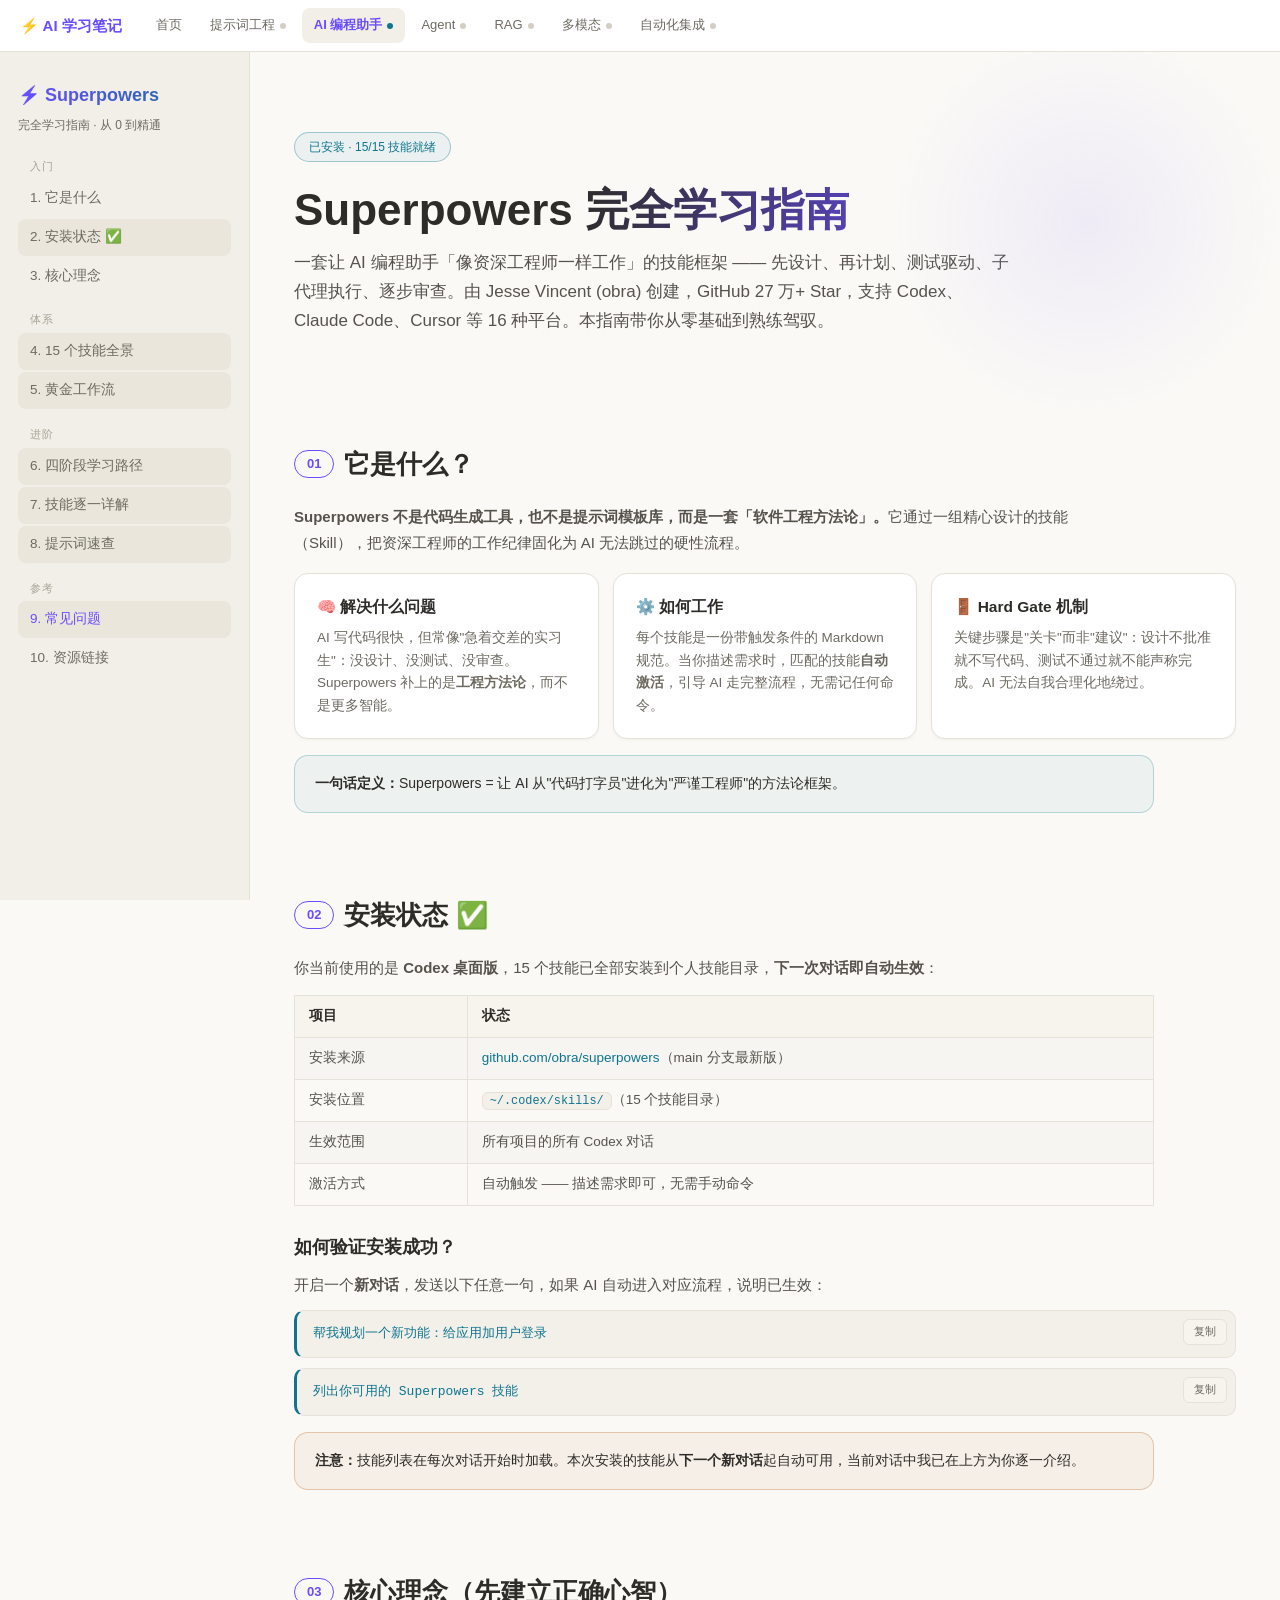
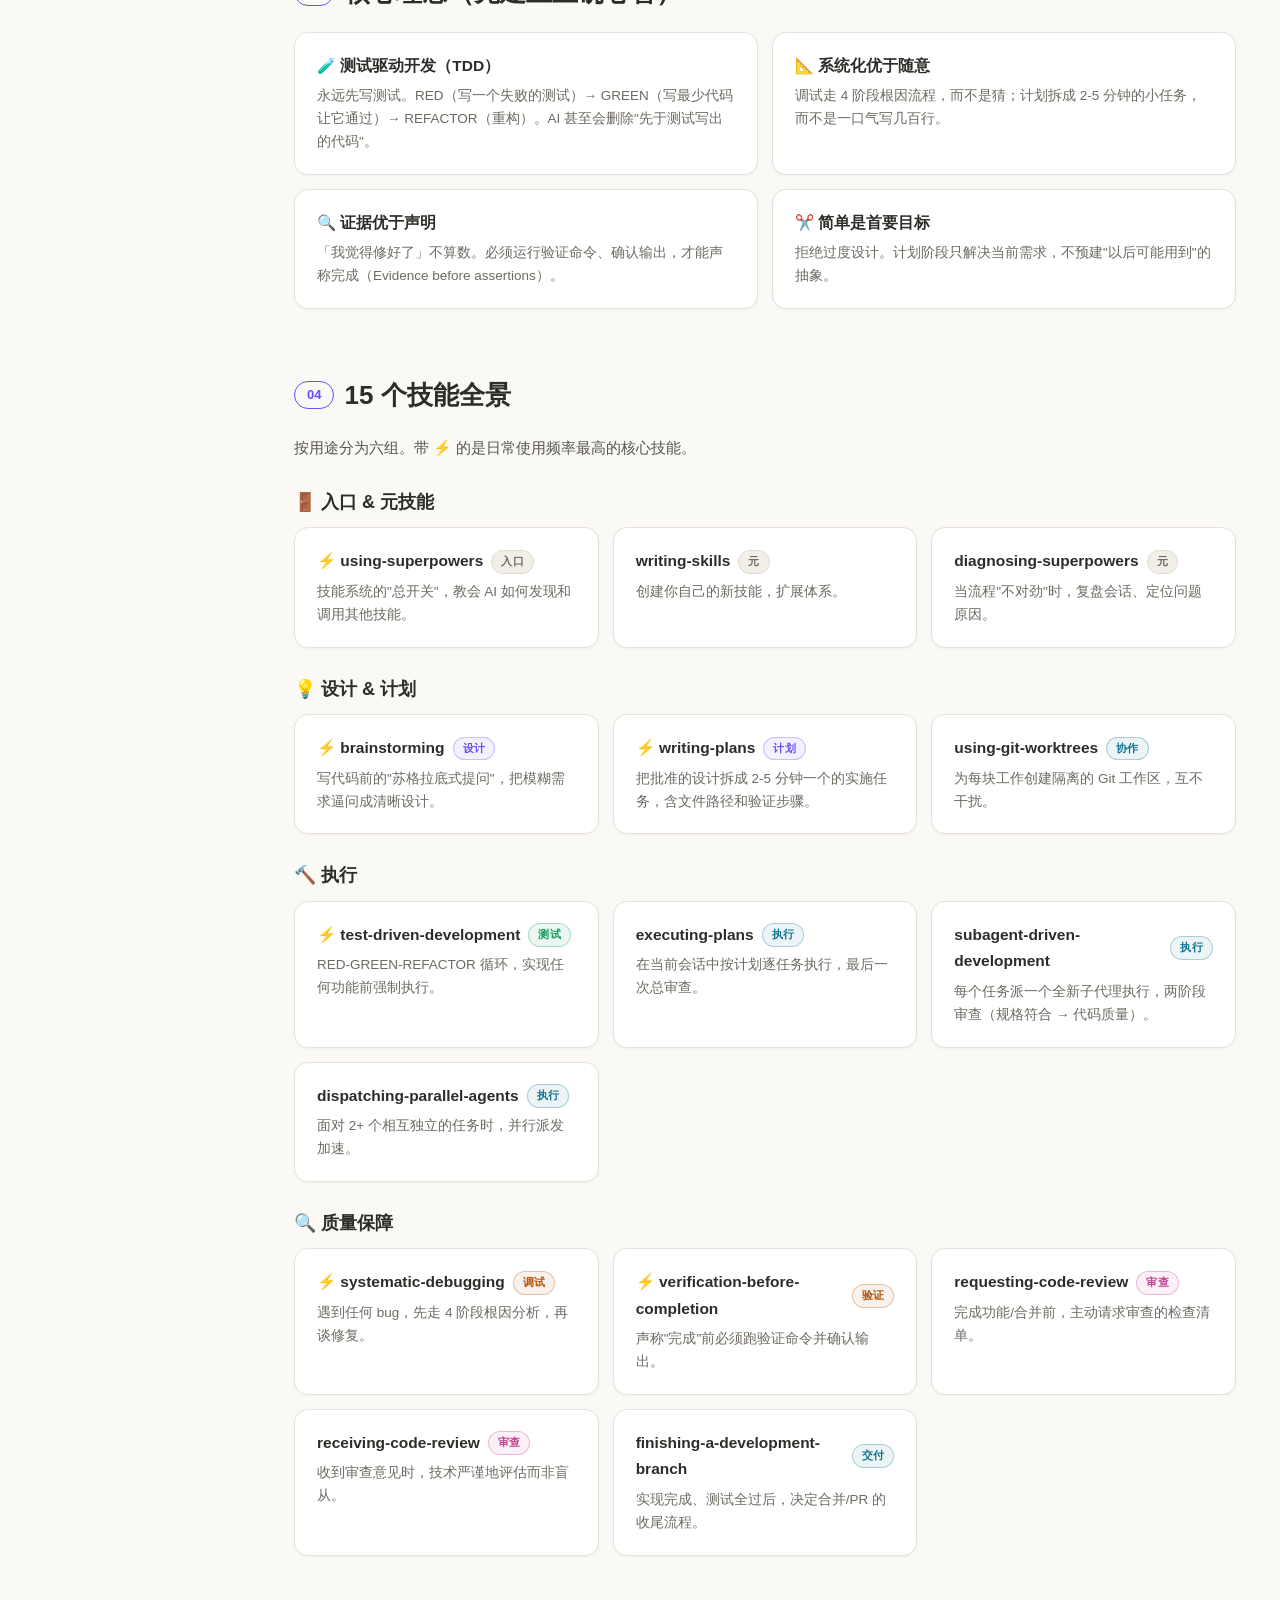
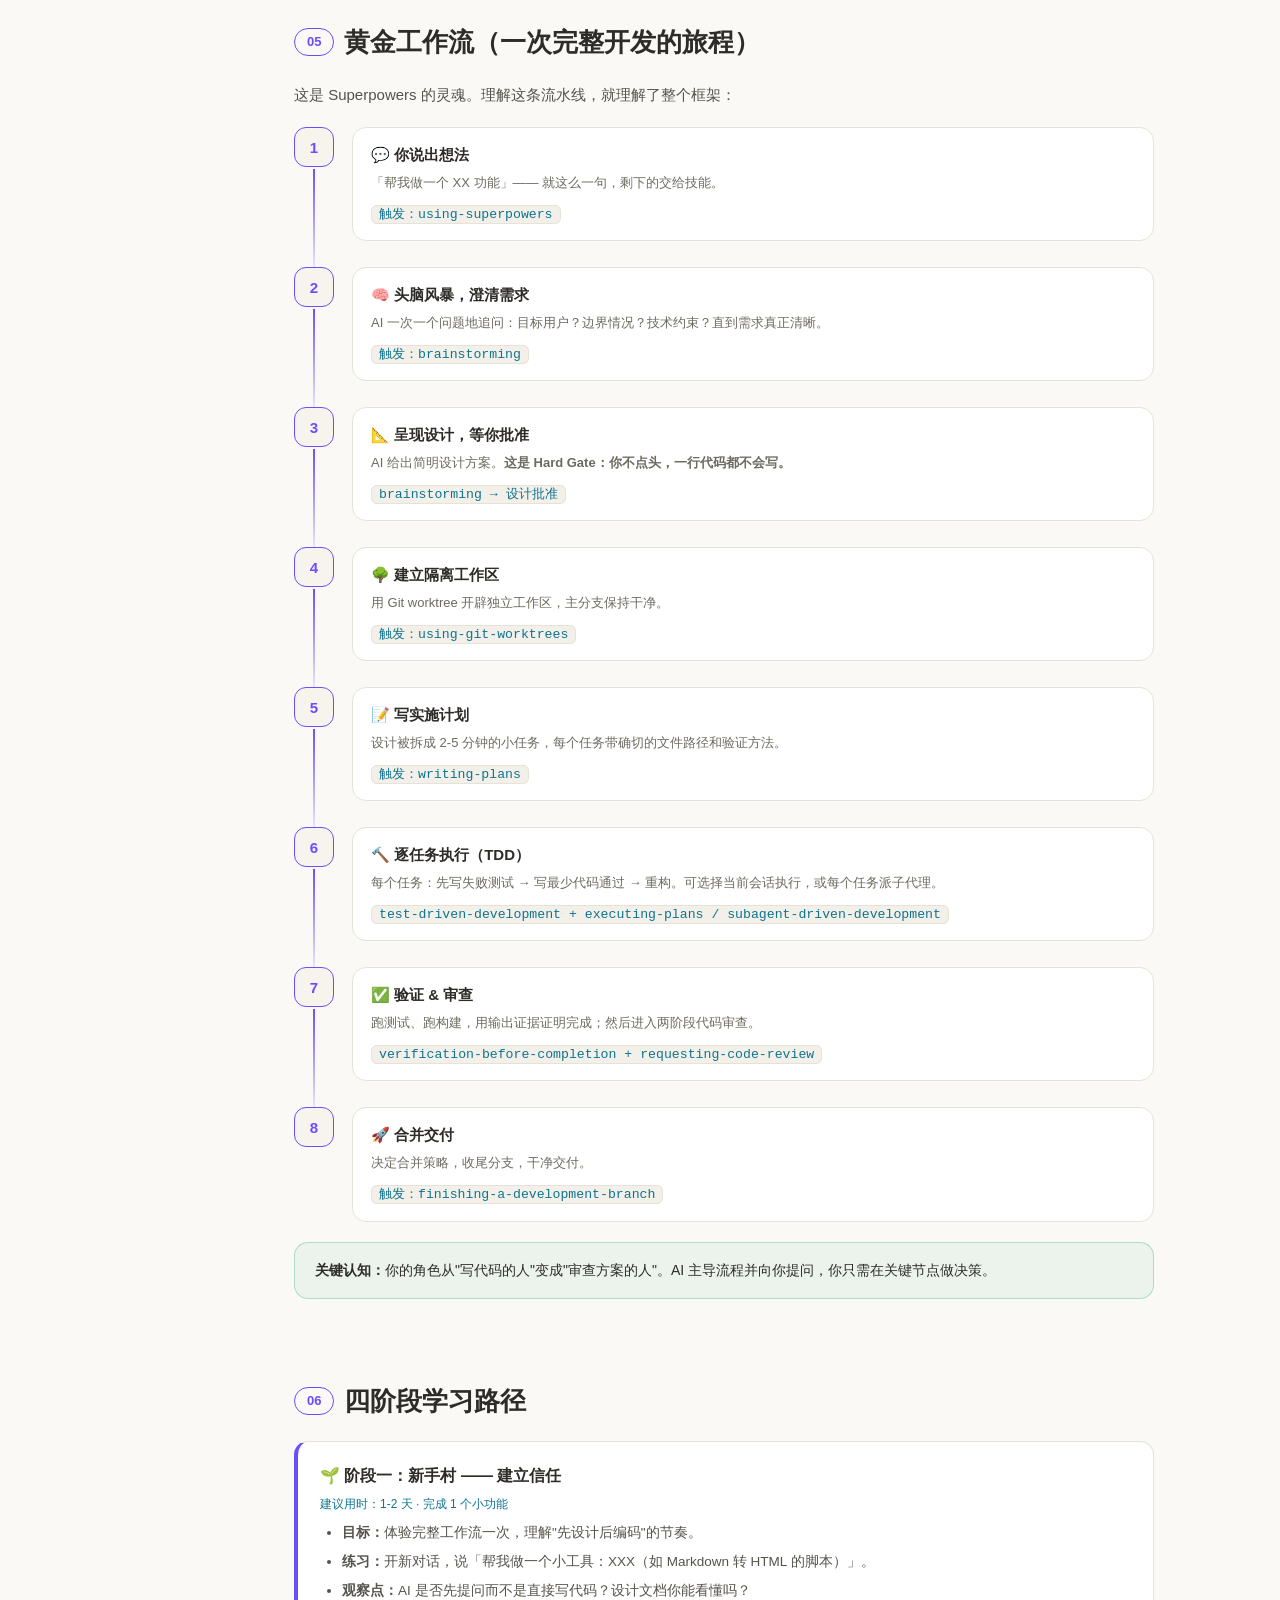
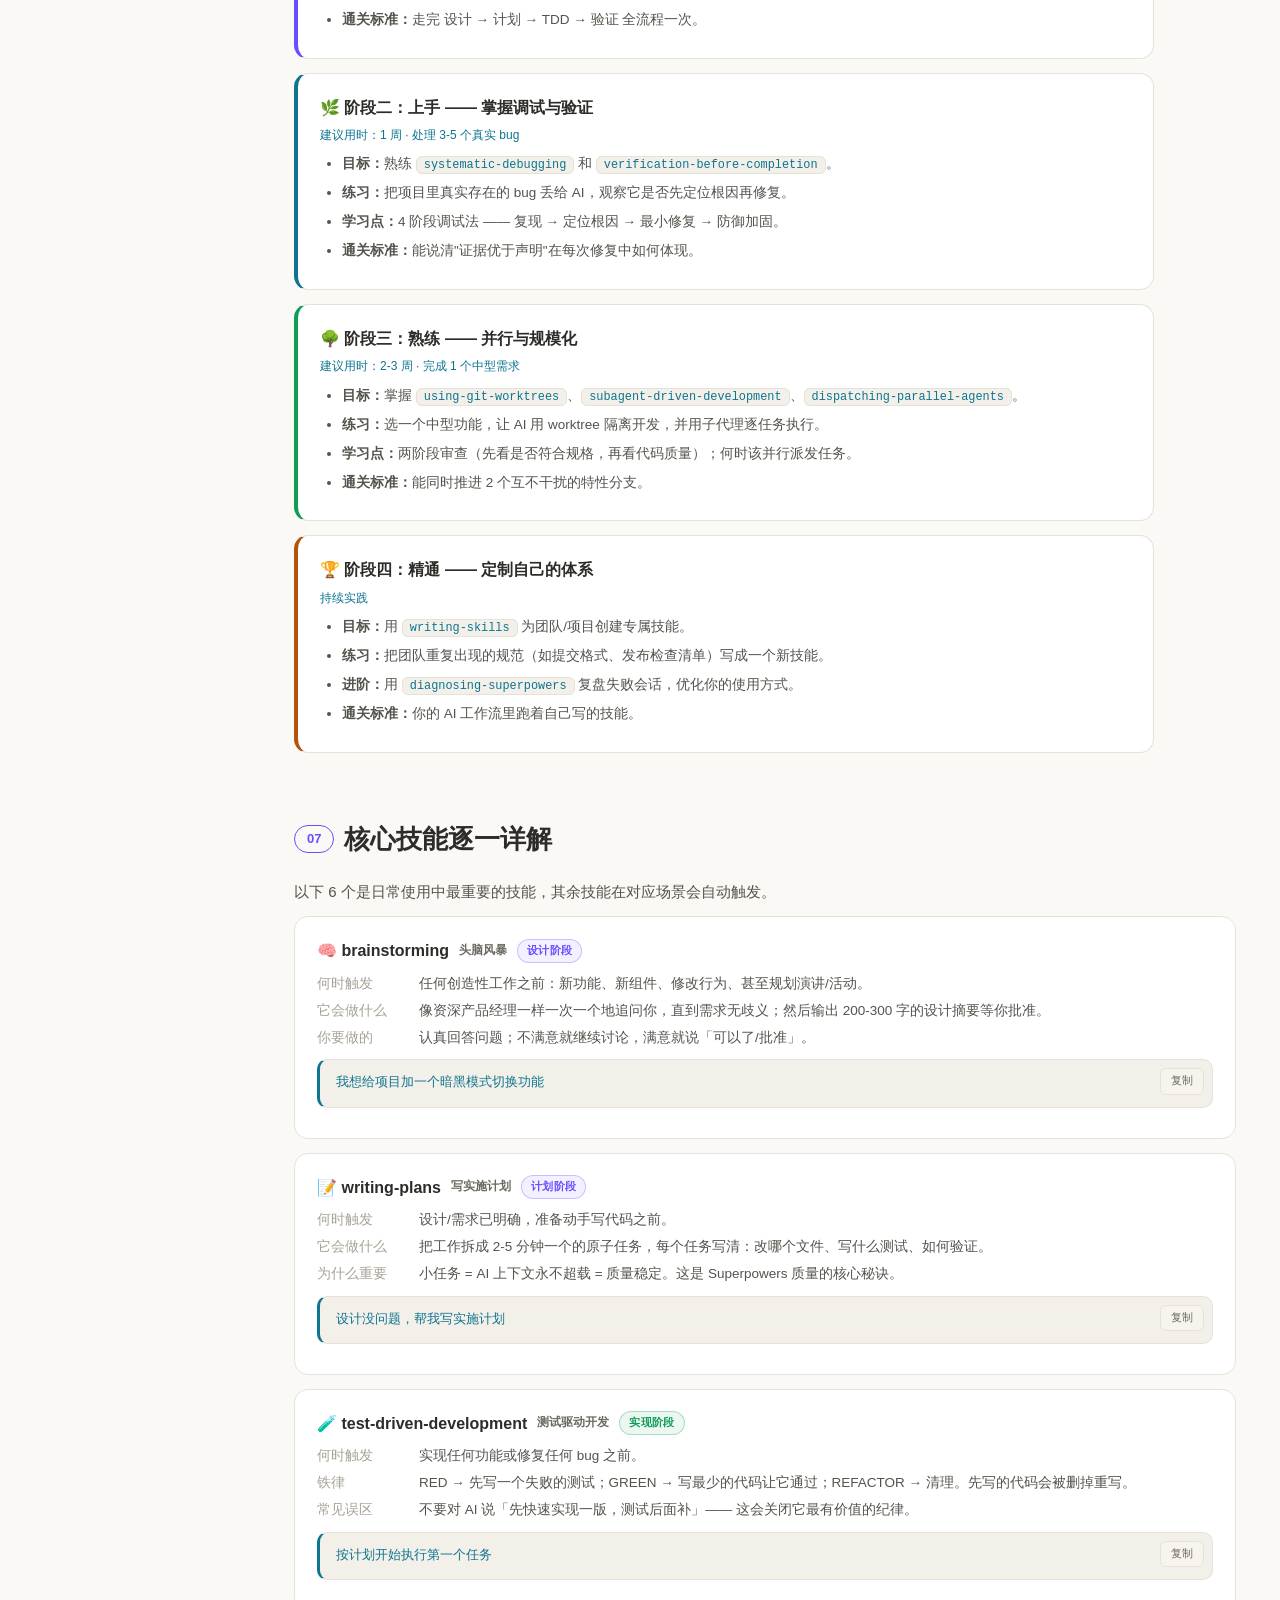
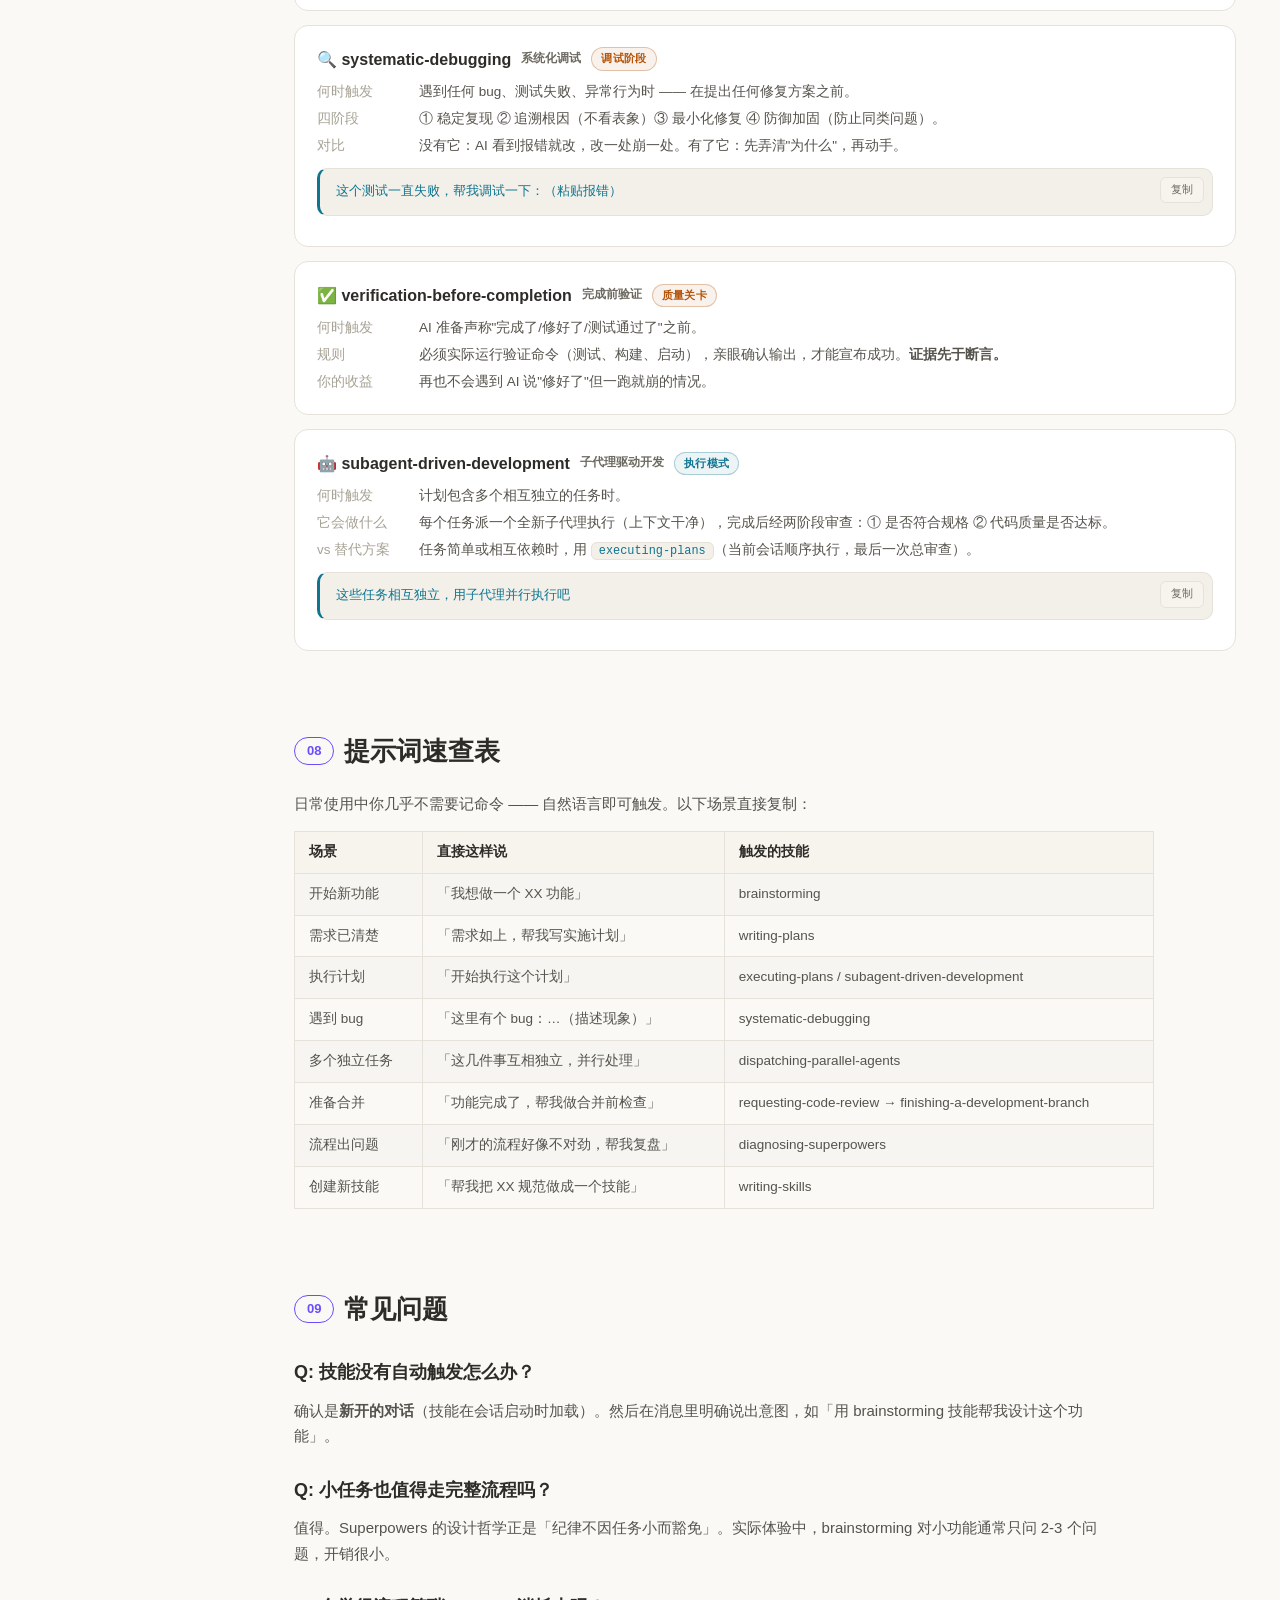
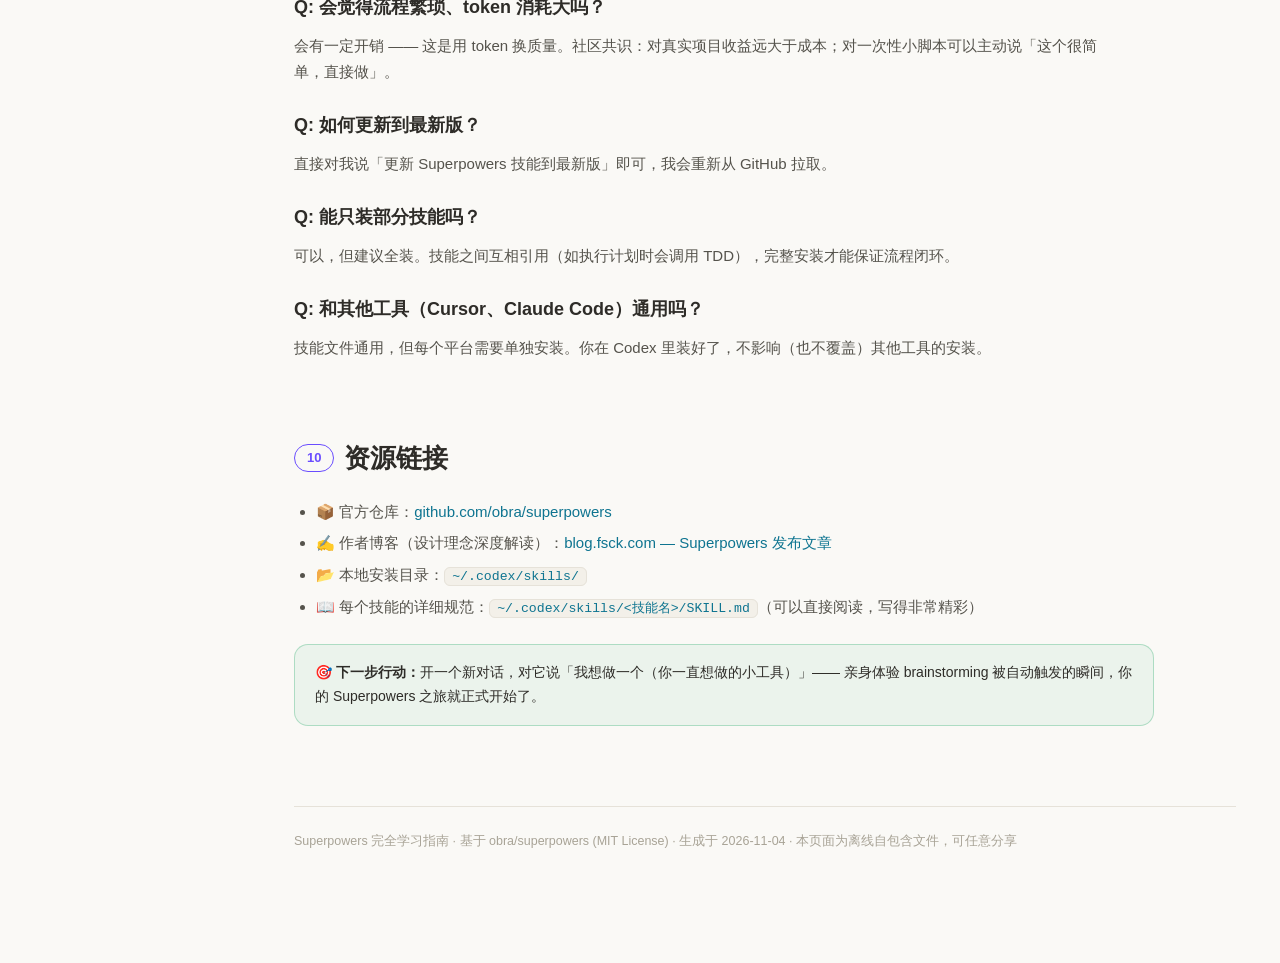
==== commit 1d61bbd7: "style: switch site to light readable theme" ====
--- a/topics/ai-coding/superpowers/index.html
+++ b/topics/ai-coding/superpowers/index.html
@@ -8,10 +8,10 @@
 <script src="../../../assets/site.js"></script>
 <style>
   :root{
-    --bg:#0b0e14; --bg2:#11151f; --card:#161b28; --card2:#1b2233;
-    --line:#262f45; --text:#e6ebf5; --muted:#8b96ad; --dim:#5d6880;
-    --accent:#7c5cff; --accent2:#00d4ff; --green:#3ddc97; --amber:#ffb454;
-    --red:#ff6b6b; --pink:#ff6bcb;
+    --bg:#faf9f6; --bg2:#f2efe8; --card:#ffffff; --card2:#f7f4ee;
+    --line:#e6e2d9; --text:#2e2c28; --muted:#6d6a61; --dim:#a8a396;
+    --accent:#6a4dff; --accent2:#0e7490; --green:#0f9d58; --amber:#b45309;
+    --red:#d64545; --pink:#c2418f;
     --radius:14px;
   }
   *{margin:0;padding:0;box-sizing:border-box}
@@ -19,8 +19,8 @@
   body{background:var(--bg);color:var(--text);font-family:-apple-system,BlinkMacSystemFont,"PingFang SC","Hiragino Sans GB","Microsoft YaHei",sans-serif;line-height:1.7;font-size:15px}
   a{color:var(--accent2);text-decoration:none}
   a:hover{text-decoration:underline}
-  code,kbd{font-family:"SF Mono",Menlo,Consolas,monospace;font-size:.88em;background:#0e1420;border:1px solid var(--line);border-radius:6px;padding:1px 7px;color:#9ee7ff}
-  ::selection{background:rgba(124,92,255,.35)}
+  code,kbd{font-family:"SF Mono",Menlo,Consolas,monospace;font-size:.88em;background:#f3f0e9;border:1px solid var(--line);border-radius:6px;padding:1px 7px;color:#0e7490}
+  ::selection{background:rgba(106,77,255,.18)}
 
   /* layout */
   .layout{display:flex;max-width:1280px;margin:0 auto}
@@ -28,7 +28,7 @@
   nav .logo{font-size:18px;font-weight:800;margin-bottom:4px;background:linear-gradient(90deg,var(--accent),var(--accent2));-webkit-background-clip:text;background-clip:text;color:transparent}
   nav .sub{color:var(--muted);font-size:12px;margin-bottom:22px}
   nav a{display:block;color:var(--muted);padding:7px 12px;border-radius:8px;font-size:13.5px;margin-bottom:2px;transition:.15s}
-  nav a:hover{background:var(--card);color:var(--text);text-decoration:none}
+  nav a:hover{background:#eae6db;color:var(--text);text-decoration:none}
   nav a.sec{color:var(--dim);font-size:11px;letter-spacing:.12em;text-transform:uppercase;margin:16px 0 4px;padding:0 12px}
   main{flex:1;min-width:0;padding:0 44px 120px}
 
@@ -37,61 +37,61 @@
   h2{font-size:26px;margin-bottom:18px;display:flex;align-items:center;gap:10px}
   h2 .no{font-size:13px;font-weight:700;color:var(--accent);border:1px solid var(--accent);border-radius:999px;padding:2px 12px;white-space:nowrap}
   h3{font-size:18px;margin:26px 0 10px}
-  p{color:#c3cbdd;margin-bottom:12px;max-width:820px}
-  ul,ol{color:#c3cbdd;padding-left:22px;margin-bottom:12px}
+  p{color:#55534c;margin-bottom:12px;max-width:820px}
+  ul,ol{color:#55534c;padding-left:22px;margin-bottom:12px}
   li{margin-bottom:6px}
   .muted{color:var(--muted)}
 
   /* hero */
   .hero{padding:80px 0 30px;position:relative}
-  .hero .badge{display:inline-block;font-size:12px;color:var(--accent2);border:1px solid rgba(0,212,255,.4);padding:4px 14px;border-radius:999px;margin-bottom:20px;background:rgba(0,212,255,.06)}
-  .hero h1{font-size:44px;background:linear-gradient(100deg,#fff 30%,var(--accent) 70%,var(--accent2));-webkit-background-clip:text;background-clip:text;color:transparent}
+  .hero .badge{display:inline-block;font-size:12px;color:var(--accent2);border:1px solid rgba(14,116,144,.35);padding:4px 14px;border-radius:999px;margin-bottom:20px;background:rgba(14,116,144,.06)}
+  .hero h1{font-size:44px;background:linear-gradient(100deg,#2e2c28 30%,var(--accent) 75%,var(--accent2));-webkit-background-clip:text;background-clip:text;color:transparent}
   .hero p{font-size:17px;max-width:720px}
-  .hero .glow{position:absolute;top:-40px;right:-60px;width:420px;height:420px;background:radial-gradient(circle,rgba(124,92,255,.18),transparent 65%);pointer-events:none}
+  .hero .glow{position:absolute;top:-40px;right:-60px;width:420px;height:420px;background:radial-gradient(circle,rgba(106,77,255,.08),transparent 65%);pointer-events:none}
 
   .grid{display:grid;gap:14px}
   .g2{grid-template-columns:repeat(2,1fr)}
   .g3{grid-template-columns:repeat(3,1fr)}
   @media(max-width:900px){.g2,.g3{grid-template-columns:1fr} nav{display:none} main{padding:0 22px 100px}}
 
-  .card{background:var(--card);border:1px solid var(--line);border-radius:var(--radius);padding:20px 22px;transition:.2s}
-  .card:hover{border-color:#35415e;transform:translateY(-2px)}
+  .card{background:var(--card);border:1px solid var(--line);border-radius:var(--radius);padding:20px 22px;transition:.2s;box-shadow:0 1px 3px rgba(60,55,40,.05)}
+  .card:hover{border-color:#cfc9bb;transform:translateY(-2px);box-shadow:0 4px 14px rgba(60,55,40,.08)}
   .card h4{font-size:15.5px;margin-bottom:6px;display:flex;align-items:center;gap:8px}
   .card p{font-size:13.5px;color:var(--muted);margin-bottom:0}
   .tag{font-size:10.5px;font-weight:700;padding:2px 9px;border-radius:999px;letter-spacing:.03em;white-space:nowrap}
-  .t-core{background:rgba(124,92,255,.15);color:#b7a3ff;border:1px solid rgba(124,92,255,.4)}
-  .t-flow{background:rgba(0,212,255,.12);color:#7fe6ff;border:1px solid rgba(0,212,255,.35)}
-  .t-test{background:rgba(61,220,151,.12);color:#8bf0c4;border:1px solid rgba(61,220,151,.35)}
-  .t-debug{background:rgba(255,180,84,.12);color:#ffd29b;border:1px solid rgba(255,180,84,.35)}
-  .t-review{background:rgba(255,107,203,.12);color:#ffaadf;border:1px solid rgba(255,107,203,.35)}
-  .t-meta{background:rgba(139,150,173,.15);color:#aab6cc;border:1px solid rgba(139,150,173,.35)}
+  .t-core{background:rgba(106,77,255,.08);color:var(--accent);border:1px solid rgba(106,77,255,.3)}
+  .t-flow{background:rgba(14,116,144,.08);color:var(--accent2);border:1px solid rgba(14,116,144,.3)}
+  .t-test{background:rgba(15,157,88,.08);color:var(--green);border:1px solid rgba(15,157,88,.3)}
+  .t-debug{background:rgba(180,83,9,.08);color:var(--amber);border:1px solid rgba(180,83,9,.3)}
+  .t-review{background:rgba(194,65,143,.08);color:var(--pink);border:1px solid rgba(194,65,143,.3)}
+  .t-meta{background:#f2efe8;color:#6d6a61;border:1px solid #e0dccd}
 
   /* workflow stepper */
   .flow{display:flex;flex-direction:column;gap:0;margin:20px 0;max-width:860px}
   .step{display:flex;gap:18px;position:relative;padding-bottom:26px}
-  .step::before{content:"";position:absolute;left:19px;top:42px;bottom:0;width:2px;background:linear-gradient(var(--accent),rgba(124,92,255,.15))}
+  .step::before{content:"";position:absolute;left:19px;top:42px;bottom:0;width:2px;background:linear-gradient(var(--accent),rgba(106,77,255,.12))}
   .step:last-child{padding-bottom:0}
   .step:last-child::before{display:none}
-  .step .dot{width:40px;height:40px;flex-shrink:0;border-radius:12px;display:flex;align-items:center;justify-content:center;font-weight:800;font-size:15px;background:var(--card2);border:1px solid var(--accent);color:#cdbcff}
+  .step .dot{width:40px;height:40px;flex-shrink:0;border-radius:12px;display:flex;align-items:center;justify-content:center;font-weight:800;font-size:15px;background:var(--card2);border:1px solid var(--accent);color:var(--accent)}
   .step .body{flex:1;background:var(--card);border:1px solid var(--line);border-radius:var(--radius);padding:14px 18px}
   .step .body h4{font-size:15px;margin-bottom:4px}
   .step .body p{font-size:13px;color:var(--muted);margin-bottom:6px}
 
   /* prompt box */
-  .prompt{background:#0e1420;border:1px solid var(--line);border-left:3px solid var(--accent2);border-radius:10px;padding:12px 16px;margin:10px 0;font-family:"SF Mono",Menlo,monospace;font-size:13px;color:#bfe9ff;position:relative}
+  .prompt{background:#f3f0e9;border:1px solid var(--line);border-left:3px solid var(--accent2);border-radius:10px;padding:12px 16px;margin:10px 0;font-family:"SF Mono",Menlo,monospace;font-size:13px;color:#0e7490;position:relative}
   .prompt .copy{position:absolute;top:8px;right:8px;font-size:11px;color:var(--muted);background:var(--card2);border:1px solid var(--line);border-radius:6px;padding:3px 10px;cursor:pointer;user-select:none}
   .prompt .copy:hover{color:var(--text);border-color:var(--accent)}
 
   table{width:100%;border-collapse:collapse;margin:14px 0;font-size:13.5px;max-width:860px}
   th,td{border:1px solid var(--line);padding:9px 14px;text-align:left}
   th{background:var(--card2);color:var(--text)}
-  td{color:#c3cbdd}
-  tr:nth-child(even) td{background:rgba(255,255,255,.015)}
+  td{color:#55534c}
+  tr:nth-child(even) td{background:rgba(60,55,40,.02)}
 
   .callout{border-radius:var(--radius);padding:16px 20px;margin:16px 0;font-size:14px;max-width:860px}
-  .c-ok{background:rgba(61,220,151,.07);border:1px solid rgba(61,220,151,.3)}
-  .c-warn{background:rgba(255,180,84,.07);border:1px solid rgba(255,180,84,.3)}
-  .c-info{background:rgba(0,212,255,.06);border:1px solid rgba(0,212,255,.28)}
+  .c-ok{background:rgba(15,157,88,.06);border:1px solid rgba(15,157,88,.28)}
+  .c-warn{background:rgba(180,83,9,.06);border:1px solid rgba(180,83,9,.28)}
+  .c-info{background:rgba(14,116,144,.05);border:1px solid rgba(14,116,144,.25)}
   .callout b{color:var(--text)}
 
   .path{display:flex;flex-direction:column;gap:14px;max-width:860px;margin-top:16px}
@@ -108,7 +108,7 @@
   .skill-detail .en{font-family:"SF Mono",Menlo,monospace;font-size:12px;color:var(--muted)}
   .kv{display:grid;grid-template-columns:88px 1fr;gap:4px 14px;font-size:13.5px;margin-top:8px}
   .kv dt{color:var(--dim)}
-  .kv dd{color:#c3cbdd}
+  .kv dd{color:#55534c}
 
   footer{margin-top:80px;padding-top:24px;border-top:1px solid var(--line);color:var(--dim);font-size:12.5px}
 </style>
@@ -423,7 +423,7 @@
     es.forEach(e=>{ if(e.isIntersecting){
       links.forEach(a=>a.style.color='');
       const i=secs.indexOf(e.target);
-      if(i>=0){links[i].style.color='#fff';links[i].style.background='var(--card)';}
+      if(i>=0){links[i].style.color='var(--accent)';links[i].style.background='#eae6db';}
       else{links.forEach(a=>a.style.background='');}
     }});
   },{rootMargin:'-20% 0px -70% 0px'});
--- a/assets/site.css
+++ b/assets/site.css
@@ -1,16 +1,16 @@
 /* ===== ai_use 全站共享样式 =====
- * 深色主题。页面通过 <link> 引用本文件，并给 body 加 class="site-page"。
+ * 浅色阅读主题。页面通过 <link> 引用本文件，并给 body 加 class="site-page"。
  */
 
 :root {
-  --site-bg: #0b0e14;
-  --site-card: #161b28;
-  --site-line: #262f45;
-  --site-text: #e6ebf5;
-  --site-muted: #8b96ad;
-  --site-accent: #7c5cff;
-  --site-accent2: #00d4ff;
-  --site-green: #3ddc97;
+  --site-bg: #faf9f6;
+  --site-card: #ffffff;
+  --site-line: #e6e2d9;
+  --site-text: #2e2c28;
+  --site-muted: #6d6a61;
+  --site-accent: #6a4dff;
+  --site-accent2: #0e7490;
+  --site-green: #0f9d58;
   --site-nav-h: 52px;
 }
 
@@ -25,7 +25,7 @@
   align-items: center;
   gap: 4px;
   padding: 0 20px;
-  background: rgba(11, 14, 20, 0.92);
+  background: rgba(255, 255, 255, 0.92);
   backdrop-filter: blur(10px);
   border-bottom: 1px solid var(--site-line);
   z-index: 1000;
@@ -38,10 +38,7 @@
   font-size: 15px;
   margin-right: 18px;
   white-space: nowrap;
-  background: linear-gradient(90deg, var(--site-accent), var(--site-accent2));
-  -webkit-background-clip: text;
-  background-clip: text;
-  color: transparent;
+  color: var(--site-accent);
   text-decoration: none;
 }
 
@@ -64,13 +61,13 @@
 
 .site-nav .item > a:hover {
   color: var(--site-text);
-  background: var(--site-card);
+  background: #f2efe8;
 }
 
 .site-nav .item.current > a {
-  color: var(--site-text);
-  background: var(--site-card);
-  box-shadow: inset 0 0 0 1px var(--site-line);
+  color: var(--site-accent);
+  background: #f2efe8;
+  font-weight: 600;
 }
 
 /* 阶段状态点 */
@@ -81,7 +78,7 @@
   border-radius: 50%;
   margin-left: 5px;
   vertical-align: middle;
-  background: #3a4358;
+  background: #d4cfc4;
 }
 .site-nav .dot.doing { background: var(--site-accent2); }
 .site-nav .dot.done { background: var(--site-green); }
@@ -97,7 +94,7 @@
   border: 1px solid var(--site-line);
   border-radius: 10px;
   padding: 6px;
-  box-shadow: 0 12px 32px rgba(0, 0, 0, 0.5);
+  box-shadow: 0 8px 24px rgba(60, 55, 40, 0.12);
 }
 
 .site-nav .item:hover .menu,
@@ -107,7 +104,7 @@
 
 .site-nav .menu a {
   display: block;
-  color: #c3cbdd;
+  color: var(--site-text);
   font-size: 13px;
   padding: 8px 12px;
   border-radius: 7px;
@@ -115,12 +112,12 @@
 }
 
 .site-nav .menu a:hover {
-  background: var(--site-bg);
-  color: var(--site-text);
+  background: #f7f4ee;
+  color: var(--site-accent);
 }
 
 .site-nav .menu .empty {
-  color: #5d6880;
+  color: #a8a396;
   font-size: 12px;
   padding: 8px 12px;
 }
